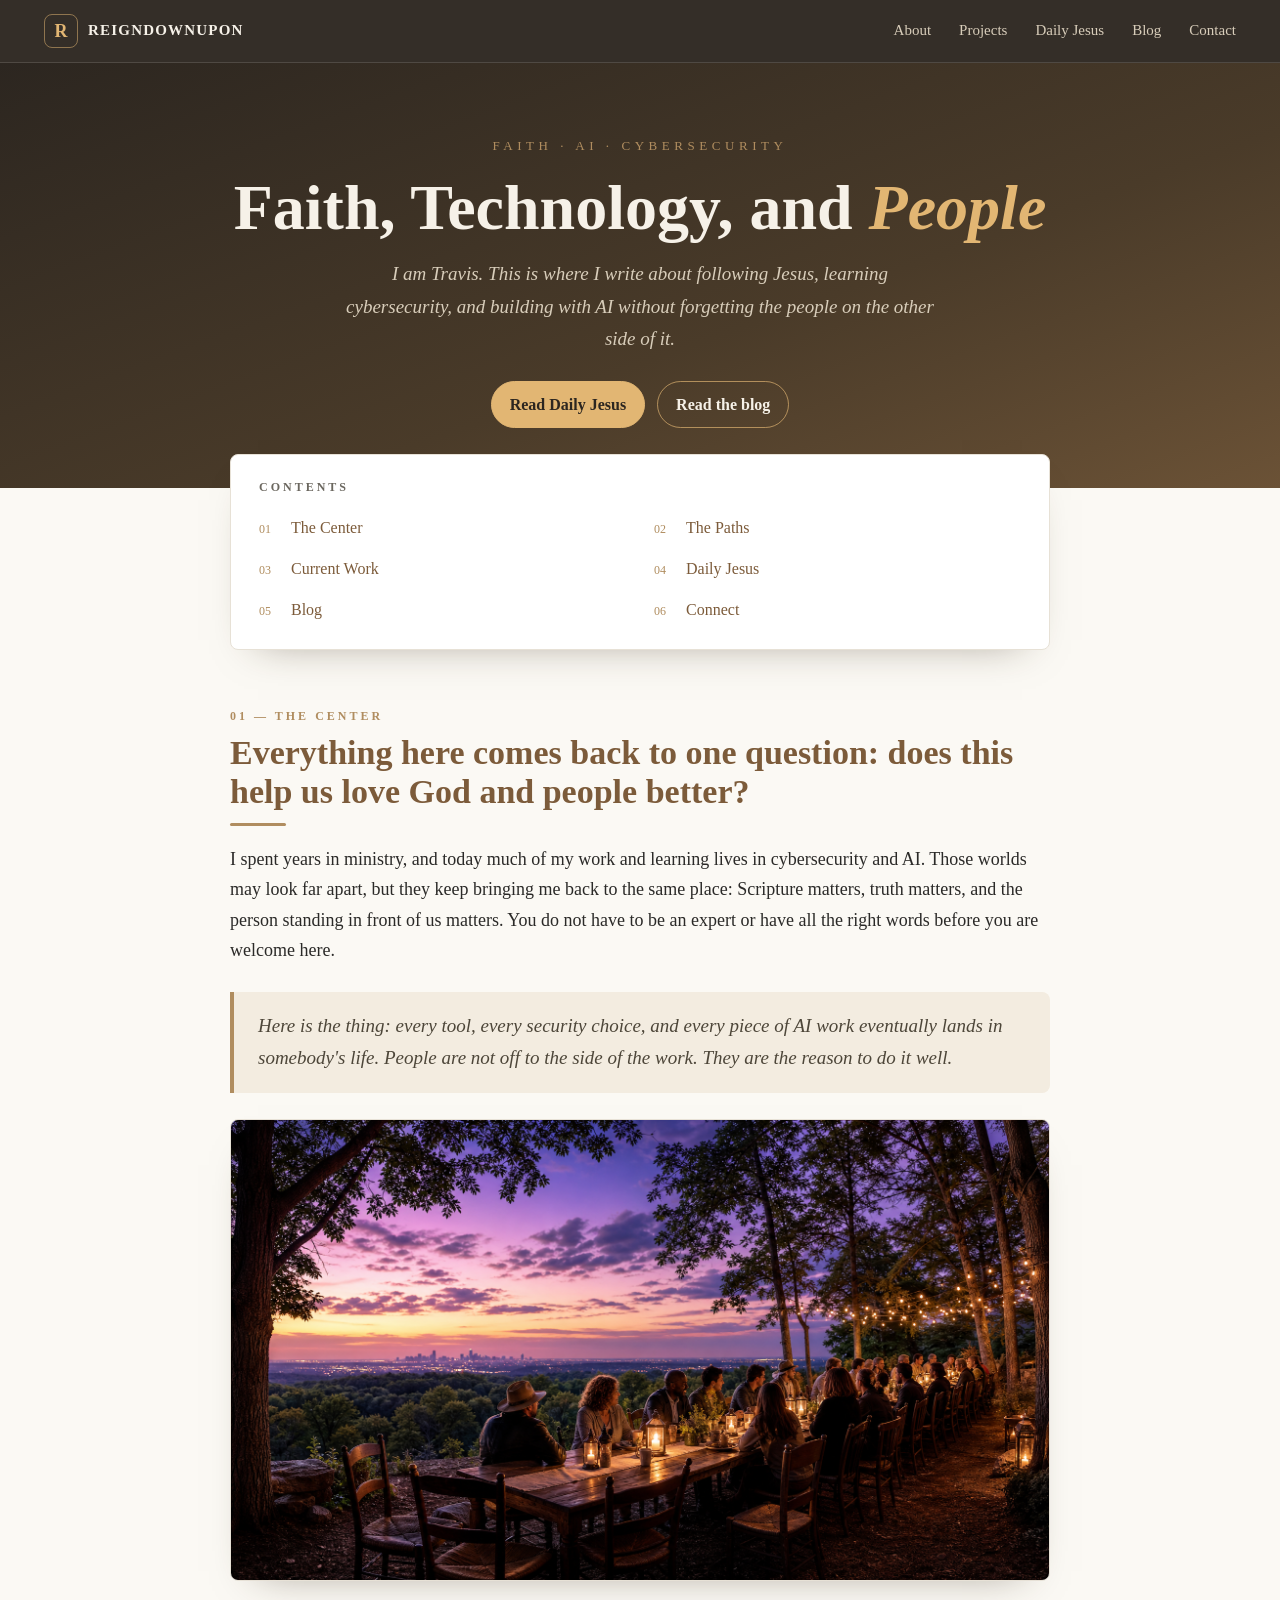
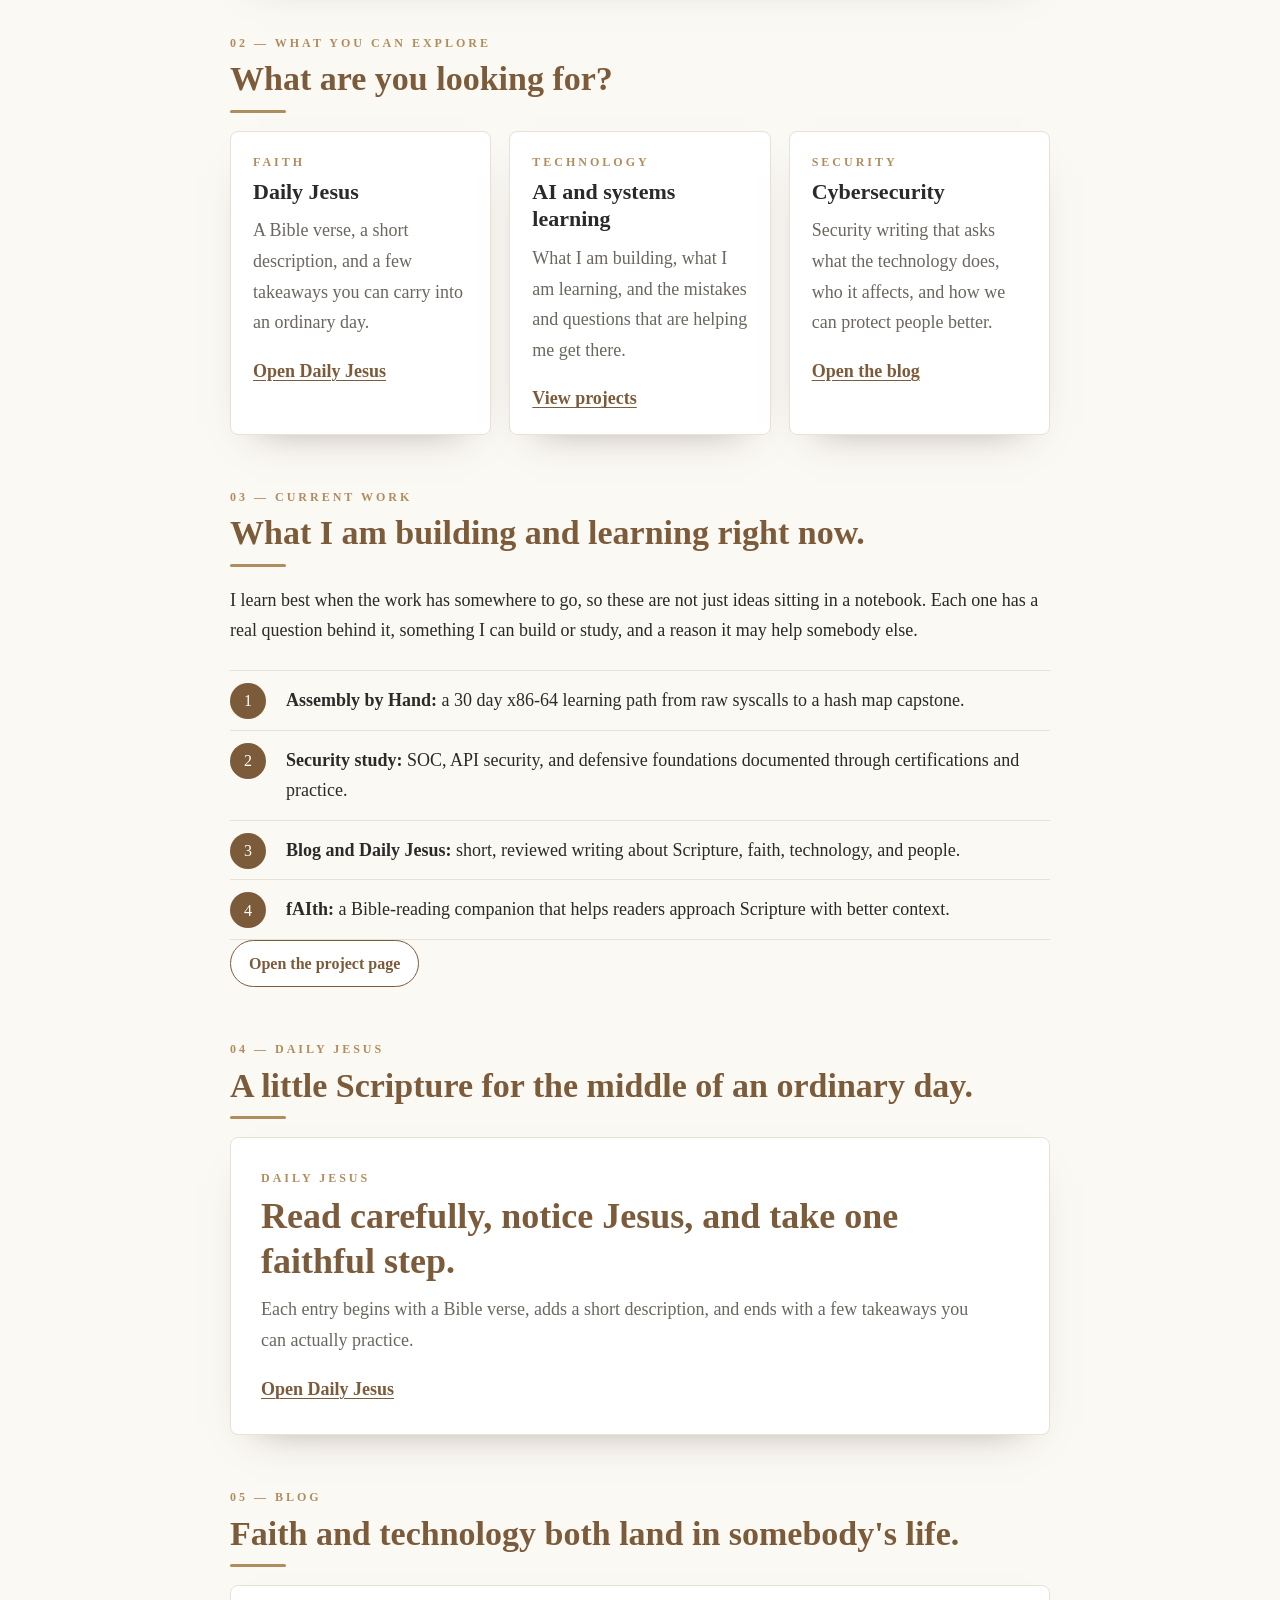
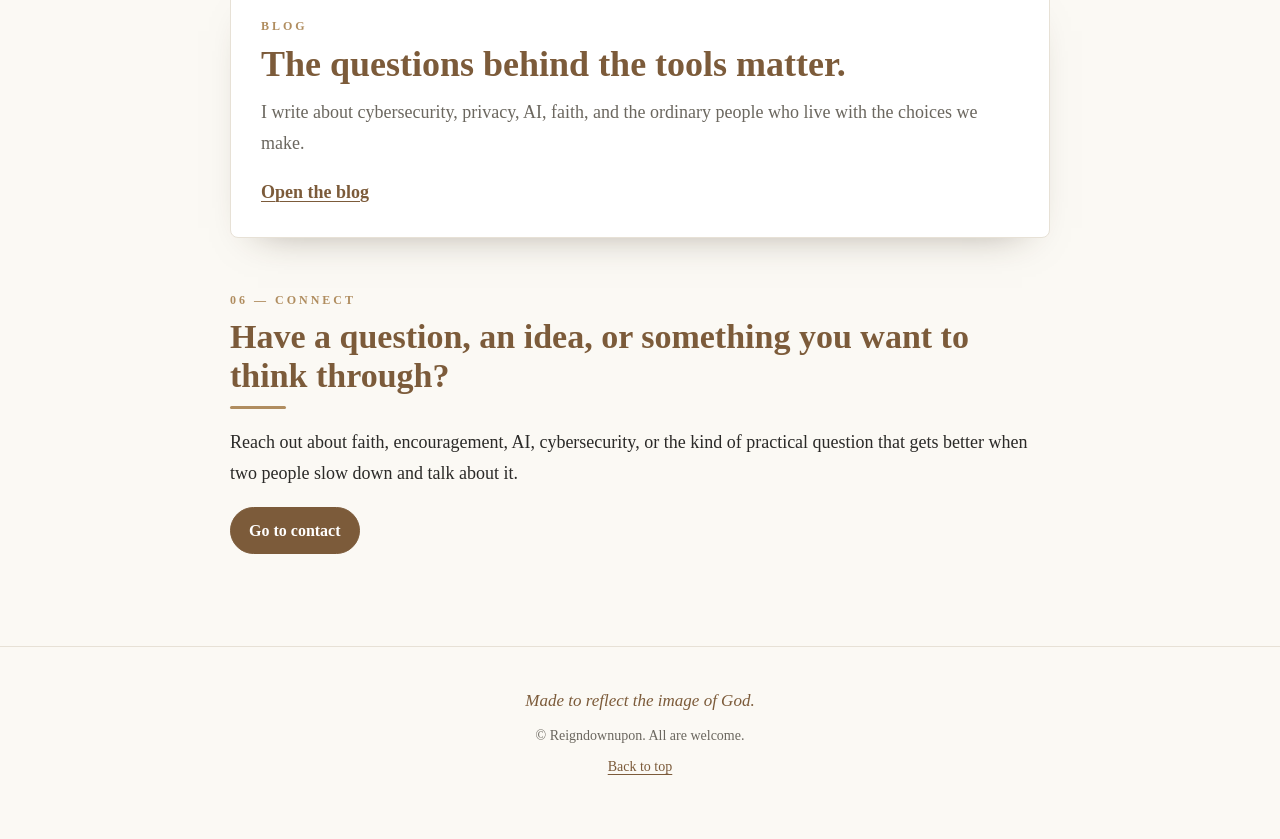
==== index.html @ b012c7ee "Add purple shield favicon" ====
<!doctype html>
<html lang="en">
  <head>
    <meta charset="utf-8">
    <meta name="viewport" content="width=device-width, initial-scale=1">
    <meta
      name="description"
      content="Reigndownupon is Travis Lodes's home for writing about following Jesus, learning cybersecurity, and building with AI while keeping real people in view."
    >
    <title>Reigndownupon | Faith, Technology, and People</title>
    <link rel="stylesheet" href="/styles.css?v=20260726">
    <link rel="icon" href="/favicon.svg?v=1" type="image/svg+xml">
  </head>
  <body>
    <header class="site-header">
      <a class="brand" href="/" aria-label="Reigndownupon home">
        <span class="brand-mark">R</span>
        <span>Reigndownupon</span>
      </a>

      <nav class="nav-links" aria-label="Main navigation">
        <a href="/about/">About</a>
        <a href="/projects/">Projects</a>
        <a href="/dailyjesus/">Daily Jesus</a>
        <a href="/blog/">Blog</a>
        <a href="/contact/">Contact</a>
      </nav>
    </header>

    <section class="hero" id="top">
      <div class="mark">Faith &middot; AI &middot; Cybersecurity</div>
      <h1>Faith, Technology, and <span class="warm">People</span></h1>
      <p class="tag">
        I am Travis. This is where I write about following Jesus, learning cybersecurity, and building with AI
        without forgetting the people on the other side of it.
      </p>
      <div class="hero-actions">
        <a class="button primary" href="/dailyjesus/">Read Daily Jesus</a>
        <a class="button secondary" href="/blog/">Read the blog</a>
      </div>
    </section>

    <nav class="toc" aria-label="Homepage contents">
      <h2>Contents</h2>
      <ol>
        <li><a href="#center"><span class="n">01</span> The Center</a></li>
        <li><a href="#paths"><span class="n">02</span> The Paths</a></li>
        <li><a href="#work"><span class="n">03</span> Current Work</a></li>
        <li><a href="#daily"><span class="n">04</span> Daily Jesus</a></li>
        <li><a href="#writing"><span class="n">05</span> Blog</a></li>
        <li><a href="#contact"><span class="n">06</span> Connect</a></li>
      </ol>
    </nav>

    <main class="wrap">
      <section id="center">
        <div class="kicker">01 &mdash; The center</div>
        <h2>Everything here comes back to one question: does this help us love God and people better?</h2>
        <p>
          I spent years in ministry, and today much of my work and learning lives in cybersecurity and AI. Those worlds
          may look far apart, but they keep bringing me back to the same place: Scripture matters, truth matters, and
          the person standing in front of us matters. You do not have to be an expert or have all the right words before
          you are welcome here.
        </p>
        <div class="pull">
          Here is the thing: every tool, every security choice, and every piece of AI work eventually lands in
          somebody's life. People are not off to the side of the work. They are the reason to do it well.
        </div>
        <figure class="feature-image">
          <img
            src="/assets/hero-table-skyline.png"
            alt="A long woodland table with people gathered together and room for more"
          >
        </figure>
      </section>

      <section id="paths">
        <div class="kicker">02 &mdash; What you can explore</div>
        <h2>What are you looking for?</h2>
        <div class="path-grid">
          <article class="path-card">
            <div class="card-kicker">Faith</div>
            <h3>Daily Jesus</h3>
            <p>A Bible verse, a short description, and a few takeaways you can carry into an ordinary day.</p>
            <a href="/dailyjesus/">Open Daily Jesus</a>
          </article>

          <article class="path-card">
            <div class="card-kicker">Technology</div>
            <h3>AI and systems learning</h3>
            <p>What I am building, what I am learning, and the mistakes and questions that are helping me get there.</p>
            <a href="/projects/">View projects</a>
          </article>

          <article class="path-card">
            <div class="card-kicker">Security</div>
            <h3>Cybersecurity</h3>
            <p>Security writing that asks what the technology does, who it affects, and how we can protect people better.</p>
            <a href="/blog/">Open the blog</a>
          </article>
        </div>
      </section>

      <section id="work">
        <div class="kicker">03 &mdash; Current work</div>
        <h2>What I am building and learning right now.</h2>
        <p>
          I learn best when the work has somewhere to go, so these are not just ideas sitting in a notebook. Each one
          has a real question behind it, something I can build or study, and a reason it may help somebody else.
        </p>
        <ol class="steps">
          <li><strong>Assembly by Hand:</strong> a 30 day x86-64 learning path from raw syscalls to a hash map capstone.</li>
          <li><strong>Security study:</strong> SOC, API security, and defensive foundations documented through certifications and practice.</li>
          <li><strong>Blog and Daily Jesus:</strong> short, reviewed writing about Scripture, faith, technology, and people.</li>
          <li><strong>fAIth:</strong> a Bible-reading companion that helps readers approach Scripture with better context.</li>
        </ol>
        <p><a class="button secondary" href="/projects/">Open the project page</a></p>
      </section>

      <section id="daily">
        <div class="kicker">04 &mdash; Daily Jesus</div>
        <h2>A little Scripture for the middle of an ordinary day.</h2>
        <div class="holding-card">
          <div class="card-kicker">Daily Jesus</div>
          <h3>Read carefully, notice Jesus, and take one faithful step.</h3>
          <p>
            Each entry begins with a Bible verse, adds a short description, and ends with a few takeaways you can
            actually practice.
          </p>
          <a href="/dailyjesus/">Open Daily Jesus</a>
        </div>
      </section>

      <section id="writing">
        <div class="kicker">05 &mdash; Blog</div>
        <h2>Faith and technology both land in somebody's life.</h2>
        <div class="holding-card">
          <div class="card-kicker">Blog</div>
          <h3>The questions behind the tools matter.</h3>
          <p>I write about cybersecurity, privacy, AI, faith, and the ordinary people who live with the choices we make.</p>
          <a href="/blog/">Open the blog</a>
        </div>
      </section>

      <section id="contact">
        <div class="kicker">06 &mdash; Connect</div>
        <h2>Have a question, an idea, or something you want to think through?</h2>
        <p>
          Reach out about faith, encouragement, AI, cybersecurity, or the kind of practical question that gets better
          when two people slow down and talk about it.
        </p>
        <p><a class="button primary" href="/contact/">Go to contact</a></p>
      </section>
    </main>

    <footer class="site-footer">
      <p class="verse">Made to reflect the image of God.</p>
      <p>&copy; <span id="year"></span> Reigndownupon. All are welcome.</p>
      <a href="#top">Back to top</a>
    </footer>

    <script src="/script.js"></script>
  </body>
</html>
---- styles.css ----
:root {
  color-scheme: light;
  --bg: #fbf9f4;
  --paper: #ffffff;
  --ink: #2b2a28;
  --muted: #6b675f;
  --accent: #7c5b3a;
  --accent-soft: #b08d5f;
  --line: #e7e1d6;
  --highlight: #f3ece0;
  --deep: #2c2620;
  --deep-mid: #4a3b29;
  --deep-warm: #6b5236;
  --good: #eef3ec;
  --good-line: #d3e0cd;
  --caution: #f6ece9;
  --caution-line: #e6cfc8;
  --max: 820px;
  --wide: 1040px;
  --shadow: 0 18px 40px -28px rgba(60, 45, 25, 0.5);
}

* {
  box-sizing: border-box;
}

html {
  scroll-behavior: smooth;
}

body {
  margin: 0;
  background: var(--bg);
  color: var(--ink);
  font-family: "Iowan Old Style", "Palatino Linotype", Palatino, Georgia, serif;
  font-size: 18px;
  line-height: 1.7;
}

img {
  display: block;
  max-width: 100%;
}

a {
  color: var(--accent);
  text-decoration-thickness: 1px;
  text-underline-offset: 0.18em;
}

a:hover {
  color: var(--ink);
}

p,
h1,
h2,
h3,
h4,
ol,
ul,
blockquote {
  margin-top: 0;
}

p {
  margin-bottom: 18px;
}

.site-header {
  position: sticky;
  top: 0;
  z-index: 10;
  display: flex;
  align-items: center;
  justify-content: space-between;
  gap: 20px;
  padding: 14px clamp(18px, 4vw, 44px);
  background: rgba(44, 38, 32, 0.96);
  color: #f6f1e8;
  border-bottom: 1px solid rgba(246, 241, 232, 0.14);
  backdrop-filter: blur(12px);
}

.brand {
  display: inline-flex;
  align-items: center;
  gap: 10px;
  color: #f6f1e8;
  font-size: 15px;
  font-weight: 700;
  letter-spacing: 0.08em;
  text-decoration: none;
  text-transform: uppercase;
}

.brand-mark {
  display: grid;
  width: 34px;
  height: 34px;
  place-items: center;
  border: 1px solid rgba(226, 182, 115, 0.52);
  border-radius: 8px;
  color: #e2b673;
  font-size: 18px;
  letter-spacing: 0;
}

.nav-links {
  display: flex;
  align-items: center;
  gap: clamp(14px, 3vw, 28px);
  color: #d8cdba;
  font-size: 15px;
}

.nav-links a {
  color: inherit;
  text-decoration: none;
}

.nav-links a:hover,
.nav-links a[aria-current="page"] {
  color: #e2b673;
}

.hero,
.section.project-hero {
  background: linear-gradient(160deg, var(--deep) 0%, var(--deep-mid) 60%, var(--deep-warm) 100%);
  color: #f6f1e8;
  margin: 0;
  max-width: none;
  padding: 72px 24px 60px;
  text-align: center;
}

.hero .mark,
.project-hero .eyebrow {
  margin: 0 0 18px;
  color: var(--accent-soft);
  font-size: 13px;
  letter-spacing: 0.35em;
  text-transform: uppercase;
}

.hero h1,
.project-hero h1 {
  margin: 0;
  color: #f6f1e8;
  font-size: clamp(46px, 9vw, 64px);
  font-weight: 600;
  letter-spacing: 0;
  line-height: 1.02;
}

.hero h1 .warm,
.project-hero h1 .warm {
  color: #e2b673;
  font-style: italic;
}

.hero p.tag,
.hero-copy {
  max-width: 590px;
  margin: 18px auto 0;
  color: #d8cdba;
  font-size: 19px;
  font-style: italic;
}

.hero-actions {
  display: flex;
  flex-wrap: wrap;
  justify-content: center;
  gap: 12px;
  margin-top: 26px;
}

.button {
  display: inline-flex;
  align-items: center;
  justify-content: center;
  min-height: 44px;
  padding: 9px 18px;
  border: 1px solid var(--accent);
  border-radius: 999px;
  color: var(--accent);
  font: inherit;
  font-size: 16px;
  font-weight: 700;
  text-decoration: none;
  cursor: pointer;
}

.button.primary {
  background: var(--accent);
  color: #ffffff;
}

.button.secondary {
  background: var(--paper);
}

.hero .button.secondary,
.project-hero .button.secondary {
  background: transparent;
  border-color: rgba(226, 182, 115, 0.68);
  color: #f6f1e8;
}

.hero .button.primary,
.project-hero .button.primary {
  border-color: #e2b673;
  background: #e2b673;
  color: #2c2620;
}

.toc {
  position: relative;
  z-index: 2;
  max-width: var(--max);
  margin: -34px auto 0;
  padding: 22px 28px;
  border: 1px solid var(--line);
  border-radius: 8px;
  background: var(--paper);
  box-shadow: var(--shadow);
}

.toc h2 {
  margin: 0 0 12px;
  color: var(--muted);
  font-size: 12px;
  letter-spacing: 0.25em;
  text-transform: uppercase;
}

.toc ol {
  display: grid;
  grid-template-columns: repeat(2, 1fr);
  gap: 6px 28px;
  margin: 0;
  padding: 0;
  list-style: none;
}

.toc a {
  display: flex;
  align-items: baseline;
  gap: 10px;
  padding: 4px 0;
  color: var(--accent);
  font-size: 16px;
  text-decoration: none;
}

.toc a .n {
  flex: none;
  width: 22px;
  color: var(--accent-soft);
  font-size: 12px;
}

main.wrap,
main#top:not(.wrap) {
  padding: 56px 0 40px;
}

.wrap,
.section {
  max-width: var(--max);
  margin-right: auto;
  margin-left: auto;
  padding-right: 24px;
  padding-left: 24px;
}

.wrap > .section {
  padding-right: 0;
  padding-left: 0;
}

section,
.section {
  margin-bottom: 52px;
  scroll-margin-top: 88px;
}

.wide {
  max-width: var(--wide);
}

.kicker,
.eyebrow,
.card-kicker,
.date {
  margin: 0 0 6px;
  color: var(--accent-soft);
  font-size: 12px;
  font-weight: 700;
  letter-spacing: 0.25em;
  text-transform: uppercase;
}

section h2,
.section h2 {
  position: relative;
  margin: 0 0 18px;
  padding-bottom: 14px;
  color: var(--accent);
  font-size: clamp(28px, 6vw, 34px);
  font-weight: 600;
  line-height: 1.16;
}

section h2::after,
.section h2::after {
  content: "";
  position: absolute;
  bottom: 0;
  left: 0;
  width: 56px;
  height: 3px;
  border-radius: 2px;
  background: var(--accent-soft);
}

h3 {
  margin-bottom: 10px;
  color: var(--ink);
  font-size: 22px;
  line-height: 1.25;
}

h4 {
  margin-bottom: 8px;
  color: var(--ink);
  font-size: 18px;
  line-height: 1.25;
}

.section-heading {
  margin-bottom: 26px;
}

.section-heading-row {
  display: flex;
  align-items: flex-end;
  justify-content: space-between;
  gap: 20px;
}

.section-heading-row > div {
  max-width: 620px;
}

.pull {
  margin: 26px 0;
  padding: 18px 24px;
  border-left: 4px solid var(--accent-soft);
  border-radius: 0 8px 8px 0;
  background: var(--highlight);
  color: #4d4639;
  font-size: 19px;
  font-style: italic;
}

.example,
.blog-post,
.daily-feature,
.holding-card,
.path-card,
.credential-grid article,
.contact-form,
.contact-card,
.archive-grid article {
  border: 1px solid var(--line);
  border-radius: 8px;
  background: var(--paper);
  box-shadow: var(--shadow);
}

.example {
  margin: 26px 0;
  padding: 26px 28px;
}

.example h3 {
  margin: 0 0 12px;
  color: var(--accent);
  font-size: 15px;
  letter-spacing: 0.15em;
  text-transform: uppercase;
}

.example ul {
  margin: 14px 0 0;
  padding-left: 22px;
}

.example li {
  margin-bottom: 8px;
}

.feature-image {
  overflow: hidden;
  margin: 26px 0;
  border: 1px solid var(--line);
  border-radius: 8px;
  background: var(--paper);
  box-shadow: var(--shadow);
}

.feature-image img {
  width: 100%;
  aspect-ratio: 16 / 9;
  object-fit: cover;
}

.feature-image figcaption {
  padding: 12px 16px 14px;
  color: var(--muted);
  font-size: 15px;
  line-height: 1.45;
}

.feature-grid,
.path-grid,
.article-grid,
.archive-grid,
.credential-grid {
  display: grid;
  grid-template-columns: repeat(2, minmax(0, 1fr));
  gap: 18px;
}

.path-grid {
  grid-template-columns: repeat(3, minmax(0, 1fr));
}

.path-card,
.archive-grid article {
  padding: 20px 22px;
}

.holding-card {
  padding: clamp(22px, 4vw, 30px);
}

.holding-card h3 {
  margin-bottom: 10px;
  color: var(--accent);
  font-size: clamp(28px, 5vw, 36px);
  font-weight: 600;
}

.holding-card p {
  max-width: 720px;
  color: var(--muted);
}

.holding-card a {
  font-weight: 700;
}

.path-card p,
.archive-grid p,
.blog-post p,
.daily-feature p,
.contact-card p,
.credential-grid p,
.work-list p {
  color: var(--muted);
}

.path-card a,
.work-list a,
.blog-post a,
.daily-feature a {
  font-weight: 700;
}

.boundary {
  display: grid;
  grid-template-columns: 1fr 1fr;
  gap: 18px;
  margin: 24px 0;
}

.boundary .card {
  padding: 20px 22px;
  border: 1px solid var(--line);
  border-radius: 8px;
}

.boundary .is {
  border-color: var(--good-line);
  background: var(--good);
}

.boundary .isnt {
  border-color: var(--caution-line);
  background: var(--caution);
}

.boundary h4 {
  margin: 0 0 10px;
  font-size: 13px;
  letter-spacing: 0.12em;
  text-transform: uppercase;
}

.boundary .is h4 {
  color: #4a6b41;
}

.boundary .isnt h4 {
  color: #9a4f3f;
}

.boundary ul {
  margin: 0;
  padding-left: 20px;
}

.boundary li {
  margin-bottom: 6px;
  font-size: 16px;
}

.steps {
  counter-reset: step;
  margin: 24px 0 0;
  padding: 0;
  list-style: none;
}

.steps li {
  position: relative;
  counter-increment: step;
  padding: 14px 0 14px 56px;
  border-top: 1px solid var(--line);
}

.steps li:last-child {
  border-bottom: 1px solid var(--line);
}

.steps li::before {
  content: counter(step);
  position: absolute;
  top: 12px;
  left: 0;
  display: flex;
  width: 36px;
  height: 36px;
  align-items: center;
  justify-content: center;
  border-radius: 50%;
  background: var(--accent);
  color: #ffffff;
  font-size: 16px;
}

.work-list,
.article-list,
.lesson-grid {
  display: grid;
  gap: 18px;
}

.work-list article {
  display: grid;
  grid-template-columns: 52px minmax(0, 1fr);
  gap: 18px;
  padding: 20px 0;
  border-top: 1px solid var(--line);
}

.work-list article:last-child {
  border-bottom: 1px solid var(--line);
}

.work-list span {
  color: var(--accent-soft);
  font-size: 26px;
  font-weight: 700;
  line-height: 1;
}

.blog-post,
.daily-feature {
  padding: clamp(22px, 4vw, 30px);
}

.blog-post h3,
.daily-feature h3 {
  color: var(--accent);
  font-size: clamp(28px, 5vw, 36px);
  font-weight: 600;
}

.article-source {
  color: var(--ink);
  font-weight: 700;
}

.blog-post ul {
  margin-top: 0;
  padding-left: 24px;
}

.daily-feature blockquote {
  margin: 0 0 18px;
  padding: 18px 24px;
  border-left: 4px solid var(--accent-soft);
  border-radius: 0 8px 8px 0;
  background: var(--highlight);
  color: #4d4639;
  font-size: 19px;
  font-style: italic;
}

.daily-feature blockquote cite {
  display: block;
  margin-top: 10px;
  color: var(--muted);
  font-size: 15px;
  font-style: normal;
  font-weight: 700;
}

.daily-feature ol {
  display: grid;
  gap: 10px;
  margin: 18px 0;
  padding-left: 22px;
  color: var(--ink);
}

.daily-prayer {
  color: var(--accent);
  font-weight: 700;
}

.study-certs {
  margin-top: 34px;
  padding-top: 28px;
  border-top: 1px solid var(--line);
}

.credential-grid {
  grid-template-columns: repeat(2, minmax(0, 1fr));
  margin-top: 20px;
}

.credential-grid article {
  padding: 18px 20px;
}

.credential-grid span {
  display: block;
  margin-bottom: 8px;
  color: var(--accent-soft);
  font-size: 12px;
  font-weight: 700;
  letter-spacing: 0.18em;
  text-transform: uppercase;
}

.contact {
  display: grid;
  grid-template-columns: minmax(0, 0.82fr) minmax(280px, 1fr);
  gap: 28px;
  align-items: start;
}

.contact-form,
.contact-card {
  display: grid;
  gap: 16px;
  padding: 22px;
}

label {
  display: grid;
  gap: 6px;
  color: var(--muted);
  font-size: 16px;
  font-weight: 700;
}

input,
select,
textarea {
  width: 100%;
  border: 1px solid var(--line);
  border-radius: 8px;
  padding: 12px 13px;
  background: #fffdf8;
  color: var(--ink);
  font: inherit;
  font-size: 16px;
}

textarea {
  resize: vertical;
}

.project-summary pre {
  overflow-x: auto;
  padding: 16px;
  border: 1px solid var(--line);
  border-radius: 8px;
  background: var(--paper);
}

.lesson-card {
  overflow: hidden;
  border: 1px solid var(--line);
  border-radius: 8px;
  background: var(--paper);
}

.lesson-card summary {
  display: grid;
  grid-template-columns: 88px minmax(0, 1fr);
  gap: 14px;
  align-items: center;
  padding: 16px 18px;
  cursor: pointer;
  font-weight: 700;
}

.lesson-card summary span {
  color: var(--accent-soft);
}

.lesson-body {
  display: grid;
  gap: 8px;
  padding: 0 18px 18px 120px;
  color: var(--muted);
}

.lesson-body p {
  margin-bottom: 0;
}

code,
pre {
  font-family: ui-monospace, SFMono-Regular, Menlo, Consolas, monospace;
  font-size: 0.92em;
}

.site-footer {
  padding: 40px 24px 60px;
  border-top: 1px solid var(--line);
  color: var(--muted);
  font-size: 14px;
  text-align: center;
}

.site-footer p {
  margin-bottom: 8px;
}

.site-footer .verse {
  color: var(--accent);
  font-size: 17px;
  font-style: italic;
}

@media (max-width: 860px) {
  .site-header {
    align-items: flex-start;
    flex-direction: column;
  }

  .nav-links {
    width: 100%;
    overflow-x: auto;
    padding-bottom: 2px;
  }

  .path-grid,
  .feature-grid,
  .archive-grid,
  .credential-grid,
  .boundary,
  .contact {
    grid-template-columns: 1fr;
  }

  .section-heading-row {
    align-items: flex-start;
    flex-direction: column;
  }
}

@media (max-width: 640px) {
  body {
    font-size: 17px;
  }

  .hero,
  .section.project-hero {
    padding: 58px 20px 52px;
  }

  .toc {
    width: calc(100% - 32px);
    padding: 20px;
  }

  .toc ol {
    grid-template-columns: 1fr;
  }

  .wrap,
  .section {
    padding-right: 20px;
    padding-left: 20px;
  }

  main.wrap {
    padding-right: 20px;
    padding-left: 20px;
  }

  .work-list article,
  .lesson-card summary {
    grid-template-columns: 1fr;
  }

  .lesson-body {
    padding-left: 18px;
  }
}
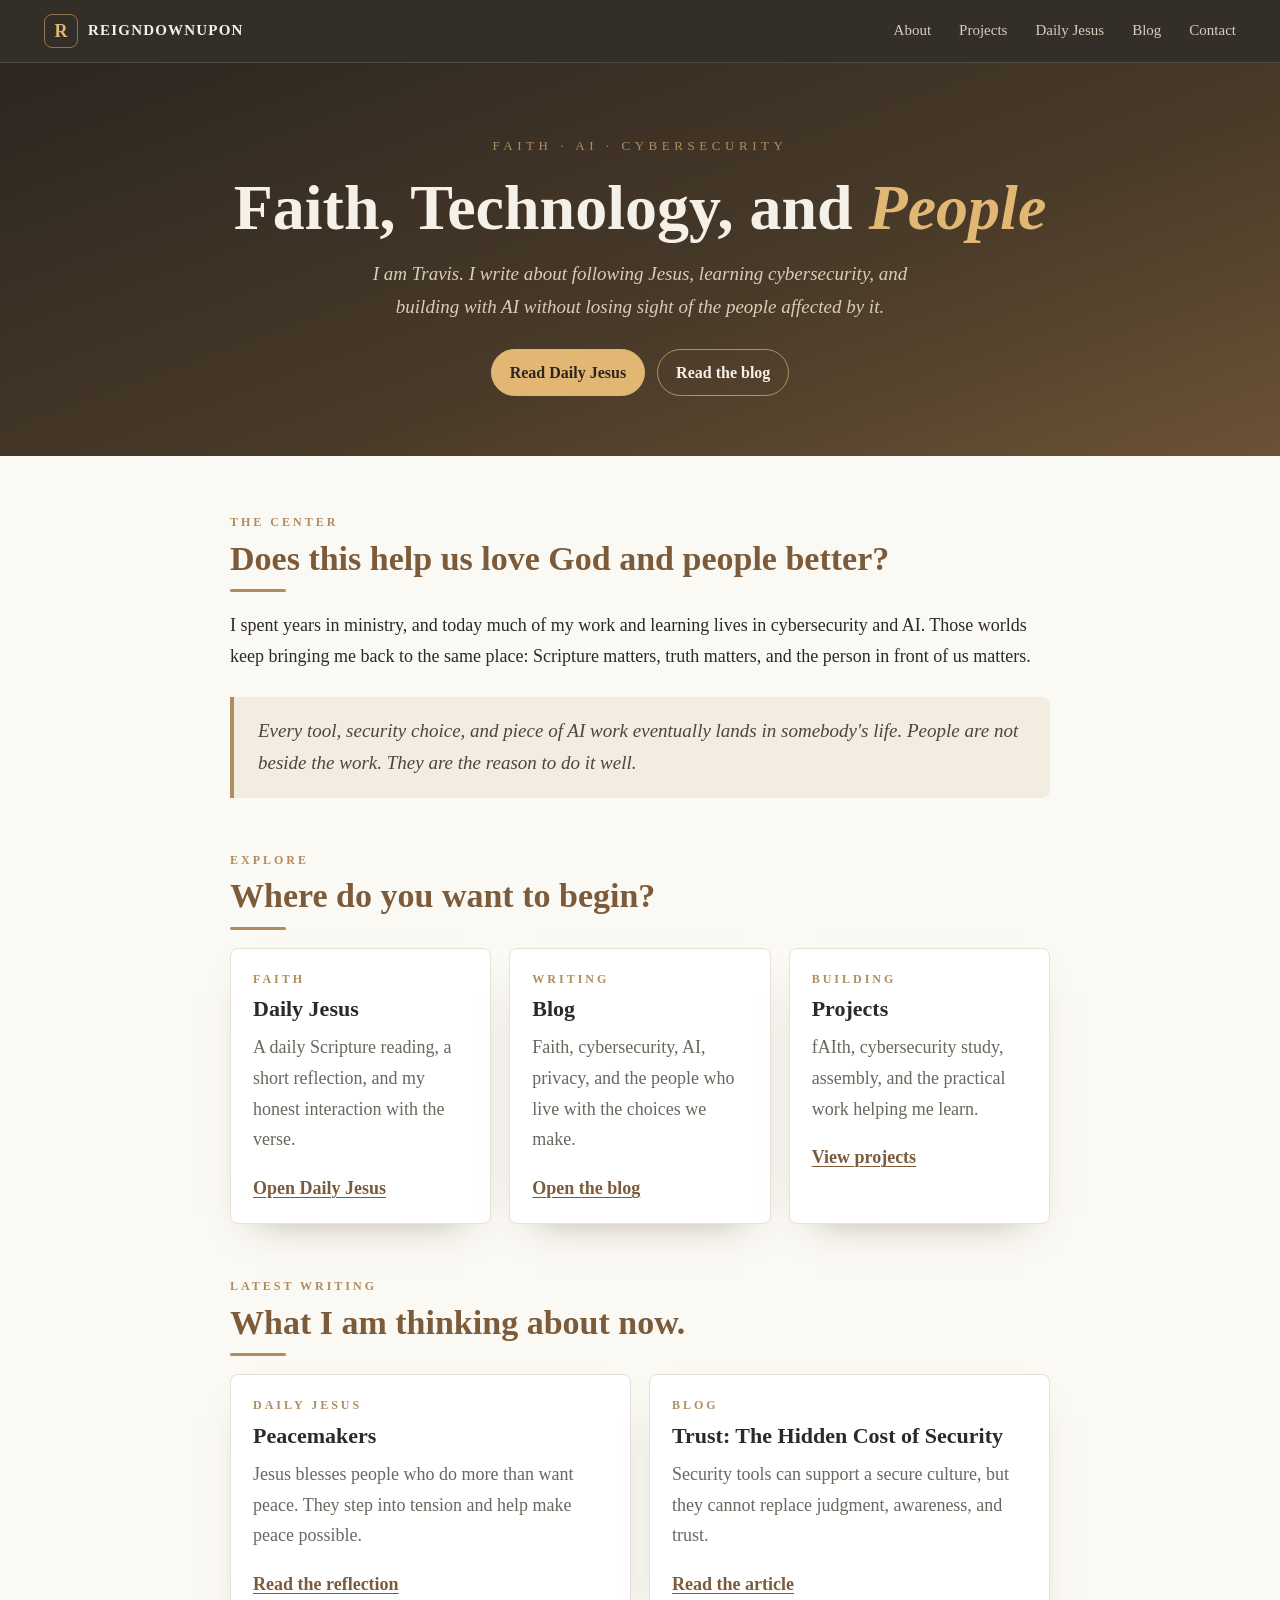
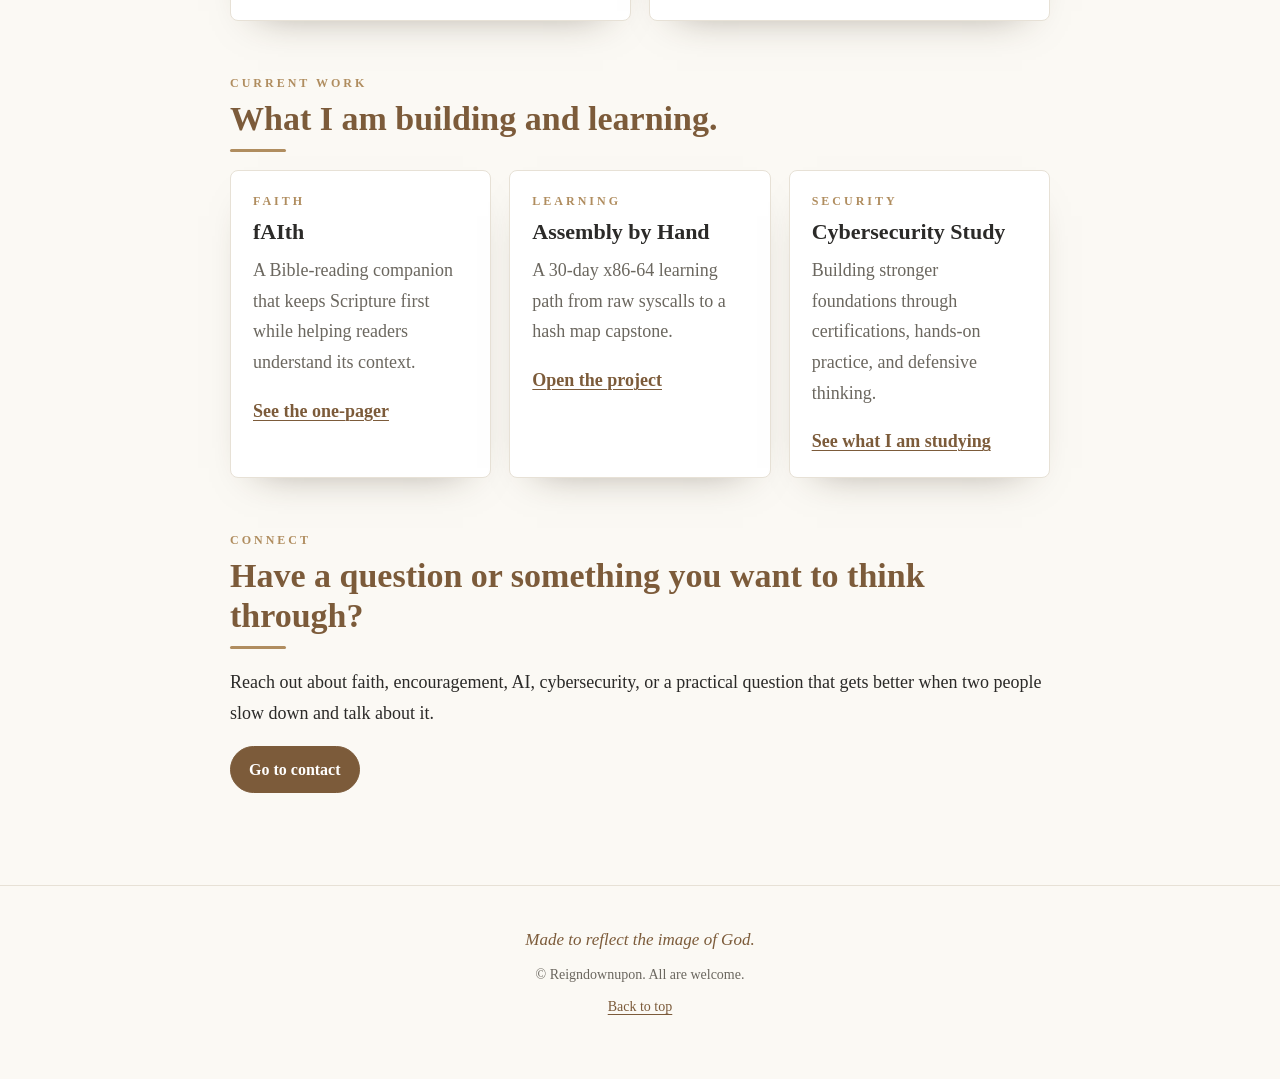
==== commit 55ff159c: "Clean up homepage structure" ====
--- a/index.html
+++ b/index.html
@@ -31,8 +31,8 @@
       <div class="mark">Faith &middot; AI &middot; Cybersecurity</div>
       <h1>Faith, Technology, and <span class="warm">People</span></h1>
       <p class="tag">
-        I am Travis. This is where I write about following Jesus, learning cybersecurity, and building with AI
-        without forgetting the people on the other side of it.
+        I am Travis. I write about following Jesus, learning cybersecurity, and building with AI without losing sight
+        of the people affected by it.
       </p>
       <div class="hero-actions">
         <a class="button primary" href="/dailyjesus/">Read Daily Jesus</a>
@@ -40,114 +40,103 @@
       </div>
     </section>
 
-    <nav class="toc" aria-label="Homepage contents">
-      <h2>Contents</h2>
-      <ol>
-        <li><a href="#center"><span class="n">01</span> The Center</a></li>
-        <li><a href="#paths"><span class="n">02</span> The Paths</a></li>
-        <li><a href="#work"><span class="n">03</span> Current Work</a></li>
-        <li><a href="#daily"><span class="n">04</span> Daily Jesus</a></li>
-        <li><a href="#writing"><span class="n">05</span> Blog</a></li>
-        <li><a href="#contact"><span class="n">06</span> Connect</a></li>
-      </ol>
-    </nav>
-
     <main class="wrap">
       <section id="center">
-        <div class="kicker">01 &mdash; The center</div>
-        <h2>Everything here comes back to one question: does this help us love God and people better?</h2>
+        <div class="kicker">The center</div>
+        <h2>Does this help us love God and people better?</h2>
         <p>
           I spent years in ministry, and today much of my work and learning lives in cybersecurity and AI. Those worlds
-          may look far apart, but they keep bringing me back to the same place: Scripture matters, truth matters, and
-          the person standing in front of us matters. You do not have to be an expert or have all the right words before
-          you are welcome here.
+          keep bringing me back to the same place: Scripture matters, truth matters, and the person in front of us
+          matters.
         </p>
         <div class="pull">
-          Here is the thing: every tool, every security choice, and every piece of AI work eventually lands in
-          somebody's life. People are not off to the side of the work. They are the reason to do it well.
+          Every tool, security choice, and piece of AI work eventually lands in somebody's life. People are not beside
+          the work. They are the reason to do it well.
         </div>
-        <figure class="feature-image">
-          <img
-            src="/assets/hero-table-skyline.png"
-            alt="A long woodland table with people gathered together and room for more"
-          >
-        </figure>
       </section>
 
       <section id="paths">
-        <div class="kicker">02 &mdash; What you can explore</div>
-        <h2>What are you looking for?</h2>
+        <div class="kicker">Explore</div>
+        <h2>Where do you want to begin?</h2>
         <div class="path-grid">
           <article class="path-card">
             <div class="card-kicker">Faith</div>
             <h3>Daily Jesus</h3>
-            <p>A Bible verse, a short description, and a few takeaways you can carry into an ordinary day.</p>
+            <p>A daily Scripture reading, a short reflection, and my honest interaction with the verse.</p>
             <a href="/dailyjesus/">Open Daily Jesus</a>
           </article>
 
           <article class="path-card">
-            <div class="card-kicker">Technology</div>
-            <h3>AI and systems learning</h3>
-            <p>What I am building, what I am learning, and the mistakes and questions that are helping me get there.</p>
-            <a href="/projects/">View projects</a>
+            <div class="card-kicker">Writing</div>
+            <h3>Blog</h3>
+            <p>Faith, cybersecurity, AI, privacy, and the people who live with the choices we make.</p>
+            <a href="/blog/">Open the blog</a>
           </article>
 
           <article class="path-card">
-            <div class="card-kicker">Security</div>
-            <h3>Cybersecurity</h3>
-            <p>Security writing that asks what the technology does, who it affects, and how we can protect people better.</p>
-            <a href="/blog/">Open the blog</a>
+            <div class="card-kicker">Building</div>
+            <h3>Projects</h3>
+            <p>fAIth, cybersecurity study, assembly, and the practical work helping me learn.</p>
+            <a href="/projects/">View projects</a>
+          </article>
+        </div>
+      </section>
+
+      <section id="latest">
+        <div class="kicker">Latest writing</div>
+        <h2>What I am thinking about now.</h2>
+        <div class="feature-grid">
+          <article class="path-card">
+            <div class="card-kicker">Daily Jesus</div>
+            <h3>Peacemakers</h3>
+            <p>
+              Jesus blesses people who do more than want peace. They step into tension and help make peace possible.
+            </p>
+            <a href="/dailyjesus/#peacemakers">Read the reflection</a>
+          </article>
+
+          <article class="path-card">
+            <div class="card-kicker">Blog</div>
+            <h3>Trust: The Hidden Cost of Security</h3>
+            <p>Security tools can support a secure culture, but they cannot replace judgment, awareness, and trust.</p>
+            <a href="/blog/#trust-hidden-cost">Read the article</a>
           </article>
         </div>
       </section>
 
       <section id="work">
-        <div class="kicker">03 &mdash; Current work</div>
-        <h2>What I am building and learning right now.</h2>
-        <p>
-          I learn best when the work has somewhere to go, so these are not just ideas sitting in a notebook. Each one
-          has a real question behind it, something I can build or study, and a reason it may help somebody else.
-        </p>
-        <ol class="steps">
-          <li><strong>Assembly by Hand:</strong> a 30 day x86-64 learning path from raw syscalls to a hash map capstone.</li>
-          <li><strong>Security study:</strong> SOC, API security, and defensive foundations documented through certifications and practice.</li>
-          <li><strong>Blog and Daily Jesus:</strong> short, reviewed writing about Scripture, faith, technology, and people.</li>
-          <li><strong>fAIth:</strong> a Bible-reading companion that helps readers approach Scripture with better context.</li>
-        </ol>
-        <p><a class="button secondary" href="/projects/">Open the project page</a></p>
-      </section>
+        <div class="kicker">Current work</div>
+        <h2>What I am building and learning.</h2>
+        <div class="path-grid">
+          <article class="path-card">
+            <div class="card-kicker">Faith</div>
+            <h3>fAIth</h3>
+            <p>A Bible-reading companion that keeps Scripture first while helping readers understand its context.</p>
+            <a href="/projects/faith/">See the one-pager</a>
+          </article>
 
-      <section id="daily">
-        <div class="kicker">04 &mdash; Daily Jesus</div>
-        <h2>A little Scripture for the middle of an ordinary day.</h2>
-        <div class="holding-card">
-          <div class="card-kicker">Daily Jesus</div>
-          <h3>Read carefully, notice Jesus, and take one faithful step.</h3>
-          <p>
-            Each entry begins with a Bible verse, adds a short description, and ends with a few takeaways you can
-            actually practice.
-          </p>
-          <a href="/dailyjesus/">Open Daily Jesus</a>
-        </div>
-      </section>
+          <article class="path-card">
+            <div class="card-kicker">Learning</div>
+            <h3>Assembly by Hand</h3>
+            <p>A 30-day x86-64 learning path from raw syscalls to a hash map capstone.</p>
+            <a href="/assembly-by-hand.html">Open the project</a>
+          </article>
 
-      <section id="writing">
-        <div class="kicker">05 &mdash; Blog</div>
-        <h2>Faith and technology both land in somebody's life.</h2>
-        <div class="holding-card">
-          <div class="card-kicker">Blog</div>
-          <h3>The questions behind the tools matter.</h3>
-          <p>I write about cybersecurity, privacy, AI, faith, and the ordinary people who live with the choices we make.</p>
-          <a href="/blog/">Open the blog</a>
+          <article class="path-card">
+            <div class="card-kicker">Security</div>
+            <h3>Cybersecurity Study</h3>
+            <p>Building stronger foundations through certifications, hands-on practice, and defensive thinking.</p>
+            <a href="/projects/#security">See what I am studying</a>
+          </article>
         </div>
       </section>
 
       <section id="contact">
-        <div class="kicker">06 &mdash; Connect</div>
-        <h2>Have a question, an idea, or something you want to think through?</h2>
+        <div class="kicker">Connect</div>
+        <h2>Have a question or something you want to think through?</h2>
         <p>
-          Reach out about faith, encouragement, AI, cybersecurity, or the kind of practical question that gets better
-          when two people slow down and talk about it.
+          Reach out about faith, encouragement, AI, cybersecurity, or a practical question that gets better when two
+          people slow down and talk about it.
         </p>
         <p><a class="button primary" href="/contact/">Go to contact</a></p>
       </section>
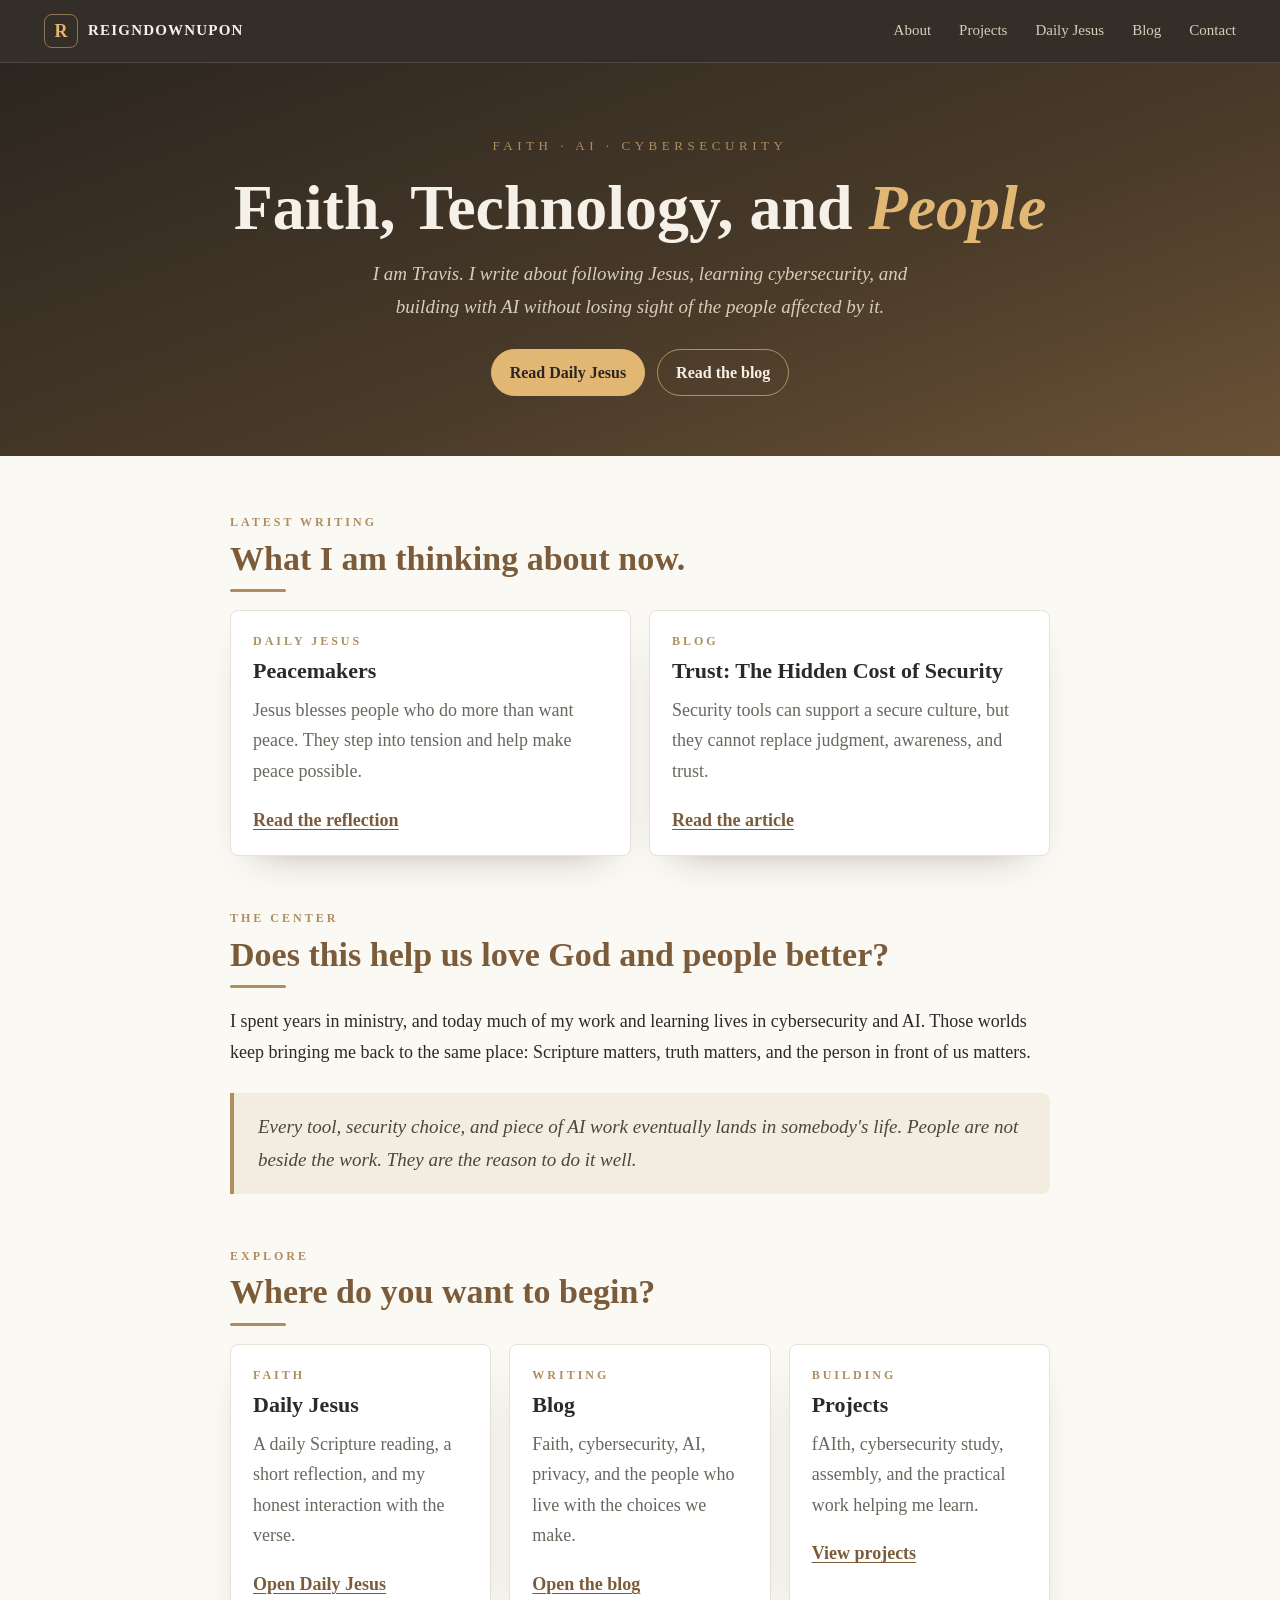
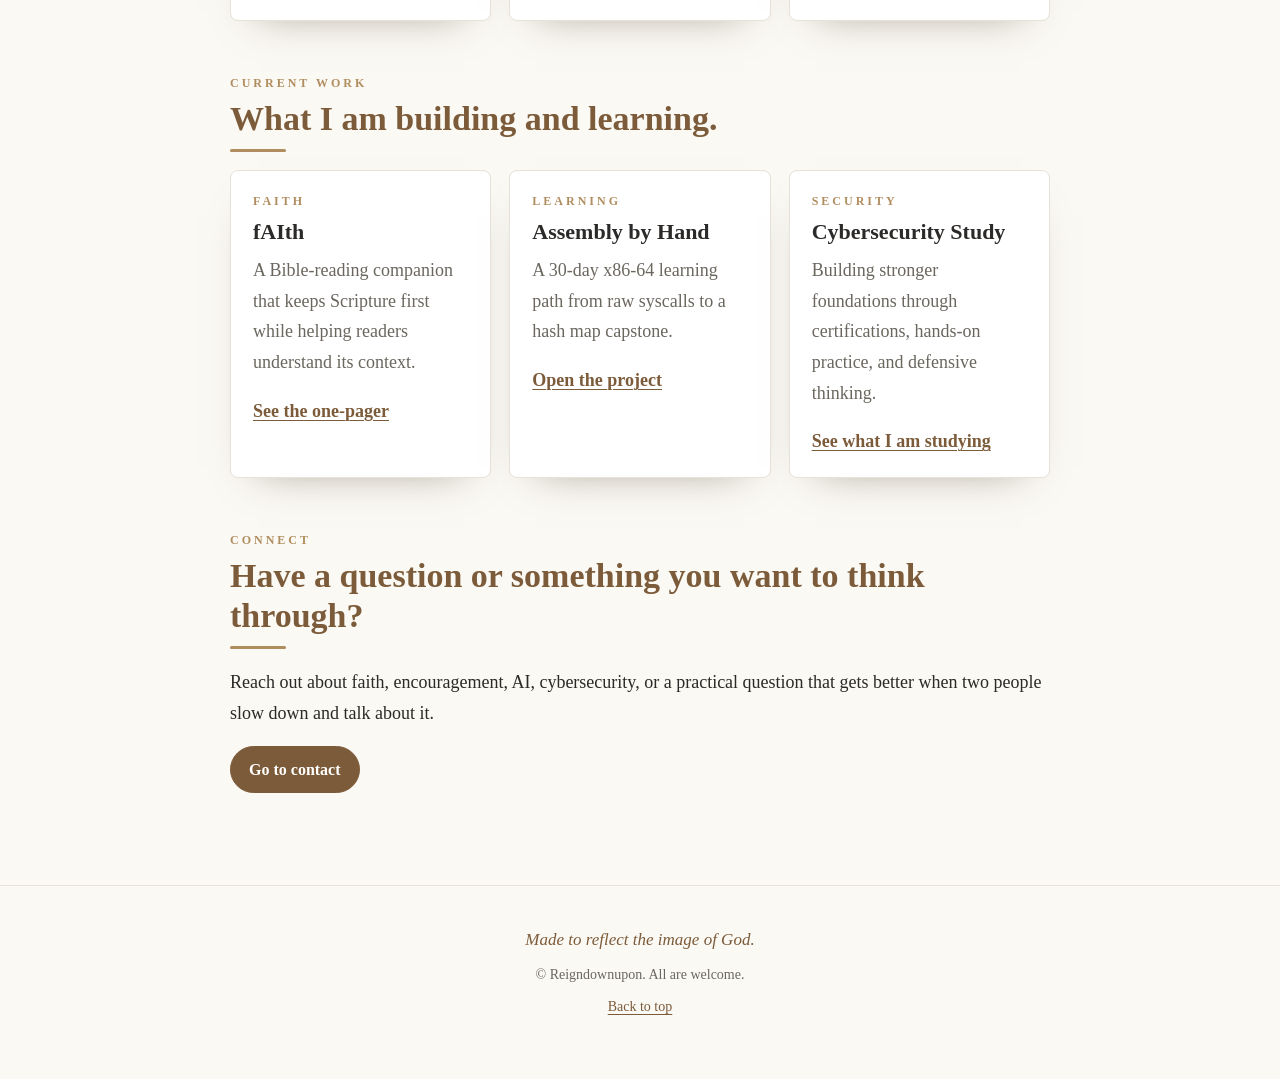
==== commit 2760eba4: "Move latest writing to top" ====
--- a/index.html
+++ b/index.html
@@ -41,6 +41,28 @@
     </section>
 
     <main class="wrap">
+      <section id="latest">
+        <div class="kicker">Latest writing</div>
+        <h2>What I am thinking about now.</h2>
+        <div class="feature-grid">
+          <article class="path-card">
+            <div class="card-kicker">Daily Jesus</div>
+            <h3>Peacemakers</h3>
+            <p>
+              Jesus blesses people who do more than want peace. They step into tension and help make peace possible.
+            </p>
+            <a href="/dailyjesus/#peacemakers">Read the reflection</a>
+          </article>
+
+          <article class="path-card">
+            <div class="card-kicker">Blog</div>
+            <h3>Trust: The Hidden Cost of Security</h3>
+            <p>Security tools can support a secure culture, but they cannot replace judgment, awareness, and trust.</p>
+            <a href="/blog/#trust-hidden-cost">Read the article</a>
+          </article>
+        </div>
+      </section>
+
       <section id="center">
         <div class="kicker">The center</div>
         <h2>Does this help us love God and people better?</h2>
@@ -78,28 +100,6 @@
             <h3>Projects</h3>
             <p>fAIth, cybersecurity study, assembly, and the practical work helping me learn.</p>
             <a href="/projects/">View projects</a>
-          </article>
-        </div>
-      </section>
-
-      <section id="latest">
-        <div class="kicker">Latest writing</div>
-        <h2>What I am thinking about now.</h2>
-        <div class="feature-grid">
-          <article class="path-card">
-            <div class="card-kicker">Daily Jesus</div>
-            <h3>Peacemakers</h3>
-            <p>
-              Jesus blesses people who do more than want peace. They step into tension and help make peace possible.
-            </p>
-            <a href="/dailyjesus/#peacemakers">Read the reflection</a>
-          </article>
-
-          <article class="path-card">
-            <div class="card-kicker">Blog</div>
-            <h3>Trust: The Hidden Cost of Security</h3>
-            <p>Security tools can support a secure culture, but they cannot replace judgment, awareness, and trust.</p>
-            <a href="/blog/#trust-hidden-cost">Read the article</a>
           </article>
         </div>
       </section>
--- a/styles.css
+++ b/styles.css
@@ -777,6 +777,11 @@
     flex-direction: column;
   }
 
+  section,
+  .section {
+    scroll-margin-top: 128px;
+  }
+
   .nav-links {
     width: 100%;
     overflow-x: auto;
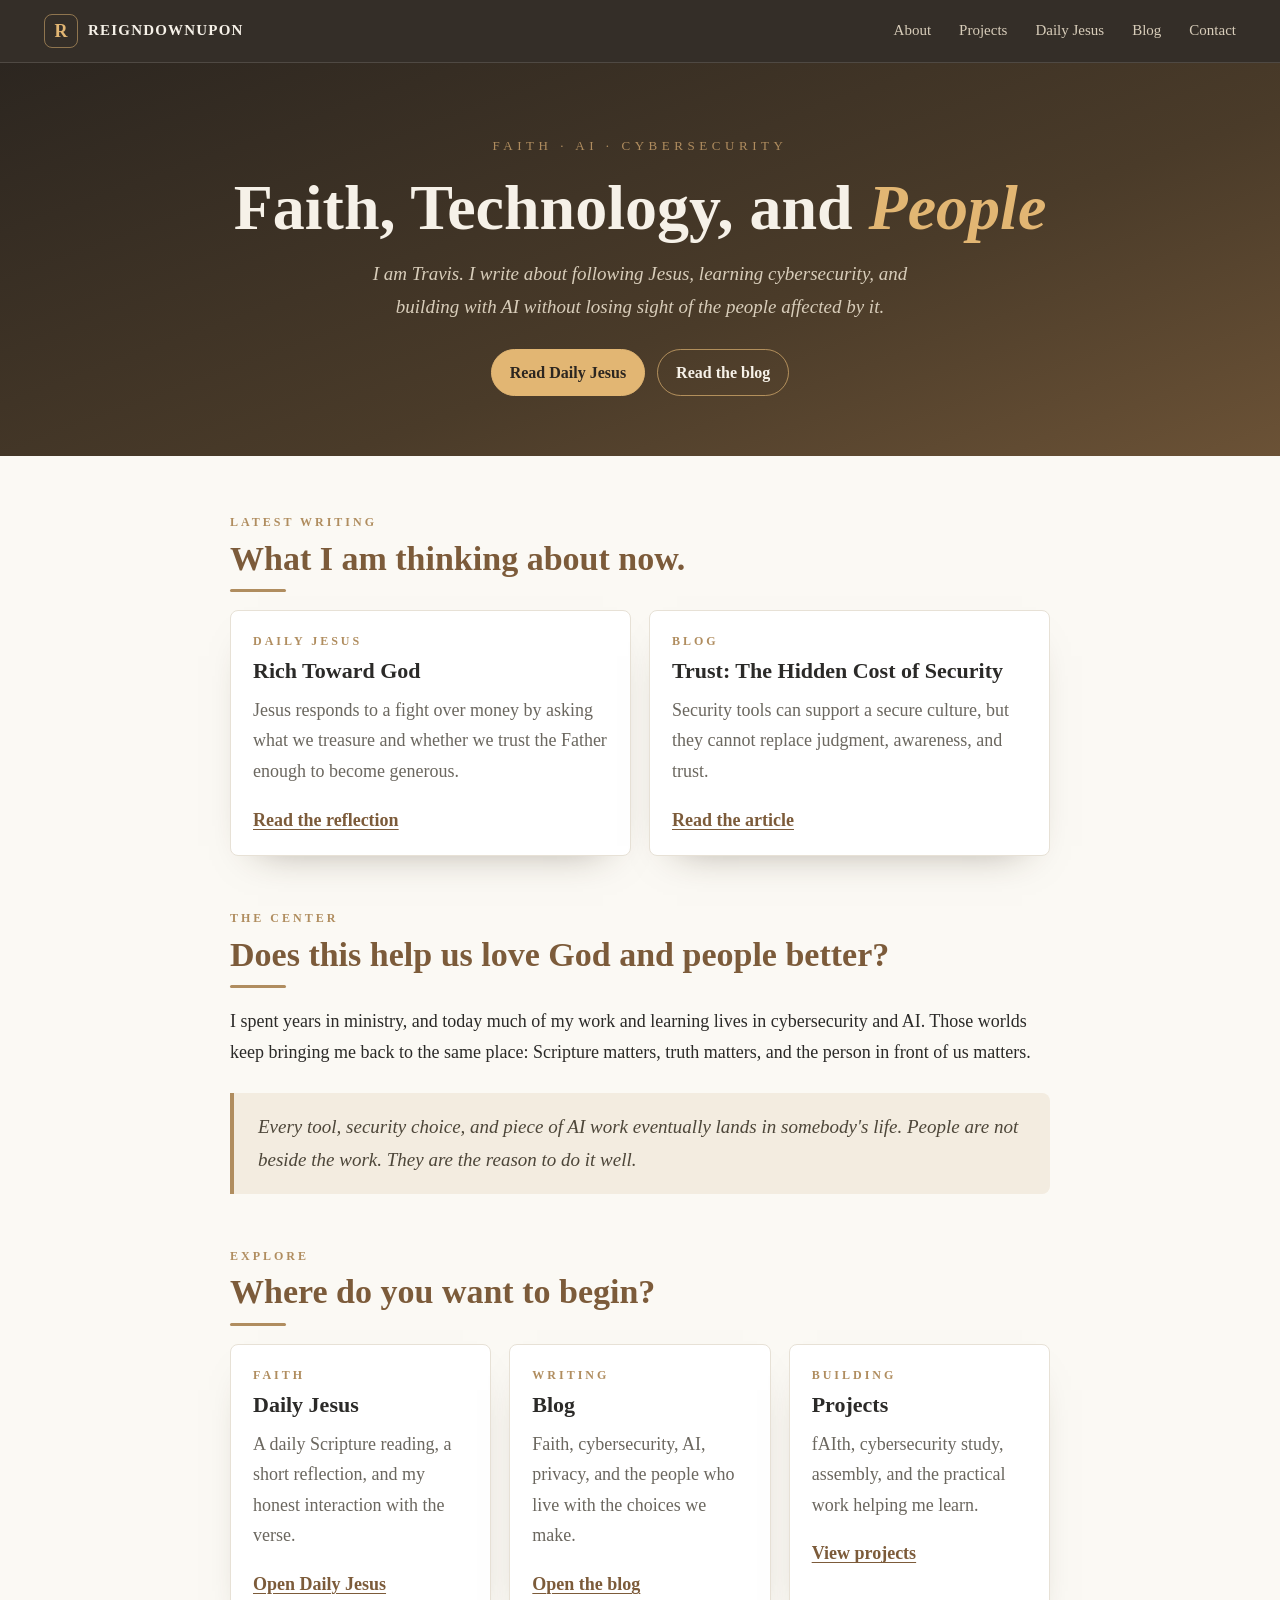
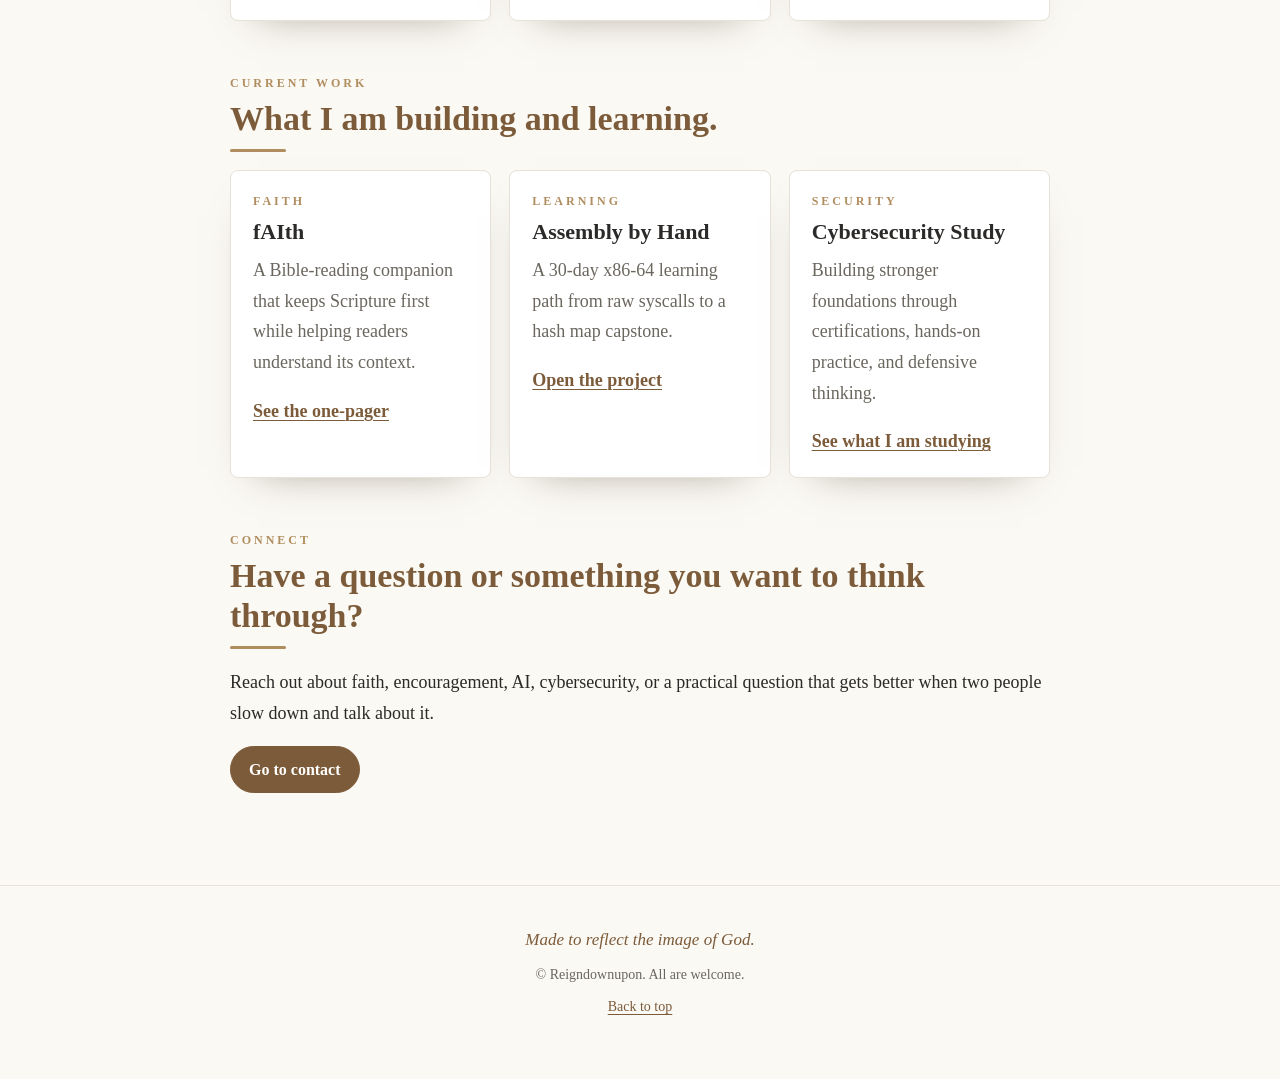
==== commit 2527da47: "Publish Daily Jesus day three" ====
--- a/index.html
+++ b/index.html
@@ -47,11 +47,12 @@
         <div class="feature-grid">
           <article class="path-card">
             <div class="card-kicker">Daily Jesus</div>
-            <h3>Peacemakers</h3>
+            <h3>Rich Toward God</h3>
             <p>
-              Jesus blesses people who do more than want peace. They step into tension and help make peace possible.
+              Jesus responds to a fight over money by asking what we treasure and whether we trust the Father enough
+              to become generous.
             </p>
-            <a href="/dailyjesus/#peacemakers">Read the reflection</a>
+            <a href="/dailyjesus/#rich-toward-god">Read the reflection</a>
           </article>
 
           <article class="path-card">
--- a/styles.css
+++ b/styles.css
@@ -630,6 +630,24 @@
   font-weight: 700;
 }
 
+.daily-feature .scripture-passage {
+  font-style: normal;
+}
+
+.daily-feature .scripture-passage p {
+  color: inherit;
+}
+
+.daily-feature .scripture-passage p:last-of-type {
+  margin-bottom: 0;
+}
+
+.daily-feature .scripture-passage sup {
+  color: var(--accent);
+  font-size: 0.7em;
+  font-weight: 700;
+}
+
 .daily-feature ol {
   display: grid;
   gap: 10px;
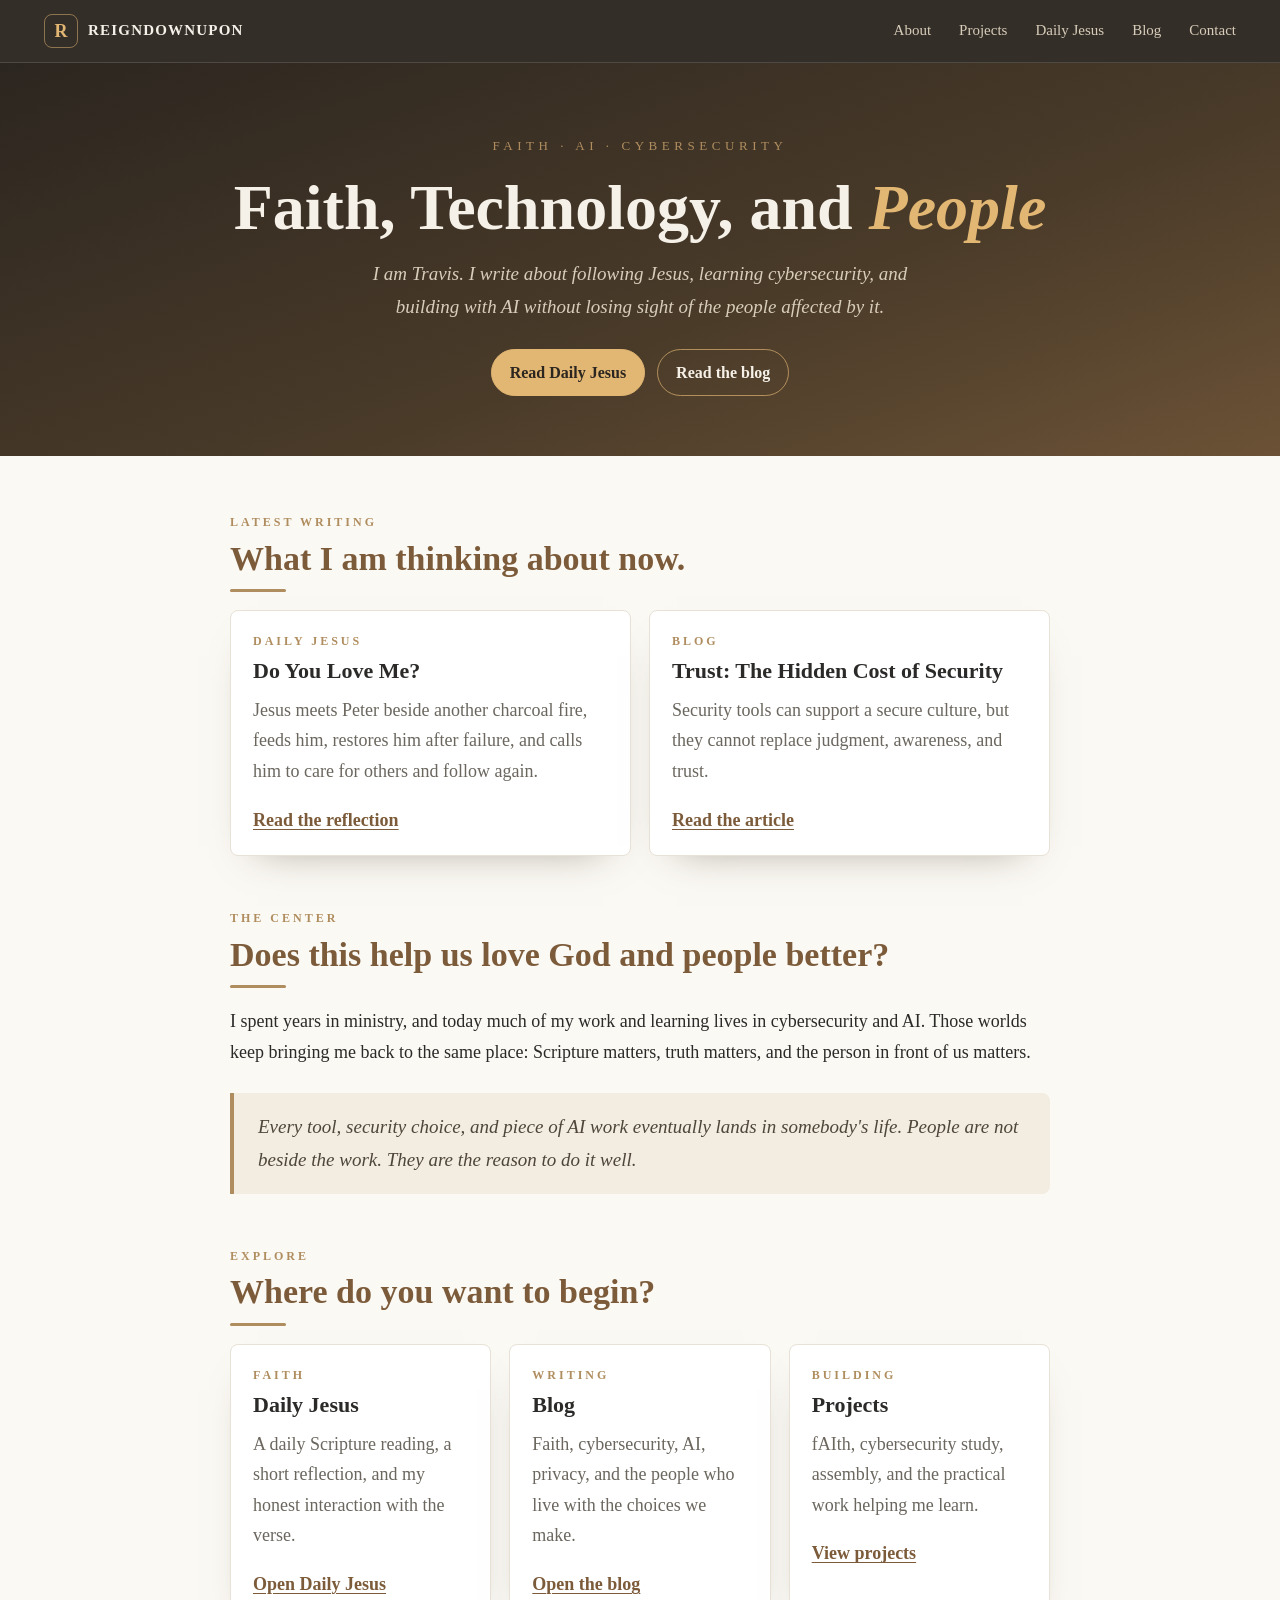
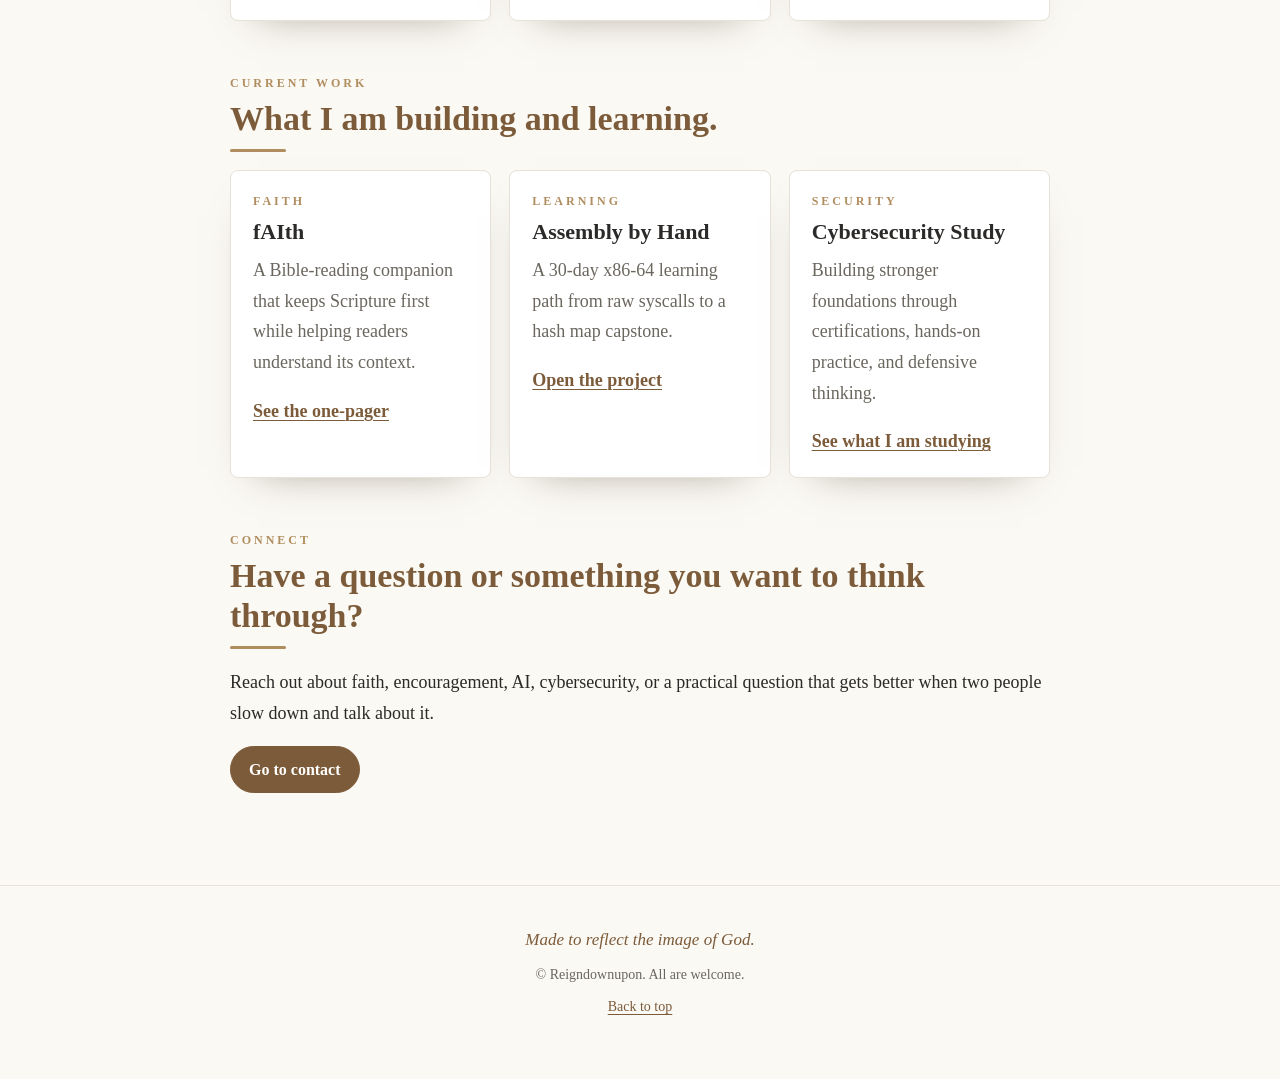
==== commit 26b75dba: "Publish Daily Jesus day four" ====
--- a/index.html
+++ b/index.html
@@ -47,12 +47,12 @@
         <div class="feature-grid">
           <article class="path-card">
             <div class="card-kicker">Daily Jesus</div>
-            <h3>Rich Toward God</h3>
+            <h3>Do You Love Me?</h3>
             <p>
-              Jesus responds to a fight over money by asking what we treasure and whether we trust the Father enough
-              to become generous.
+              Jesus meets Peter beside another charcoal fire, feeds him, restores him after failure, and calls him to
+              care for others and follow again.
             </p>
-            <a href="/dailyjesus/#rich-toward-god">Read the reflection</a>
+            <a href="/dailyjesus/#do-you-love-me">Read the reflection</a>
           </article>
 
           <article class="path-card">
--- a/styles.css
+++ b/styles.css
@@ -235,6 +235,70 @@
   text-transform: uppercase;
 }
 
+.daily-about-intro {
+  position: relative;
+  z-index: 2;
+  max-width: var(--max);
+  margin: -34px auto 0;
+  padding: 26px 28px;
+  border: 1px solid var(--line);
+  border-radius: 8px;
+  background: var(--paper);
+  box-shadow: var(--shadow);
+}
+
+.daily-about-intro p:last-child {
+  margin-bottom: 0;
+}
+
+.daily-about-intro + .toc {
+  margin-top: 18px;
+}
+
+.toc-latest {
+  margin-bottom: 12px;
+}
+
+.toc-list {
+  padding-top: 12px;
+  border-top: 1px solid var(--line);
+}
+
+.toc-list summary {
+  display: inline-flex;
+  min-height: 44px;
+  align-items: center;
+  padding: 8px 16px;
+  border: 1px solid var(--accent);
+  border-radius: 999px;
+  color: var(--accent);
+  font-size: 15px;
+  font-weight: 700;
+  list-style: none;
+  cursor: pointer;
+}
+
+.toc-list summary::-webkit-details-marker {
+  display: none;
+}
+
+.toc-list summary::after {
+  content: "+";
+  margin-left: 8px;
+  font-size: 18px;
+  line-height: 1;
+}
+
+.toc-list[open] summary::after {
+  content: "−";
+}
+
+.toc-list ol {
+  margin-top: 14px;
+  padding-top: 14px;
+  border-top: 1px dashed var(--line);
+}
+
 .toc ol {
   display: grid;
   grid-template-columns: repeat(2, 1fr);
@@ -836,6 +900,11 @@
     padding: 20px;
   }
 
+  .daily-about-intro {
+    width: calc(100% - 32px);
+    padding: 20px;
+  }
+
   .toc ol {
     grid-template-columns: 1fr;
   }
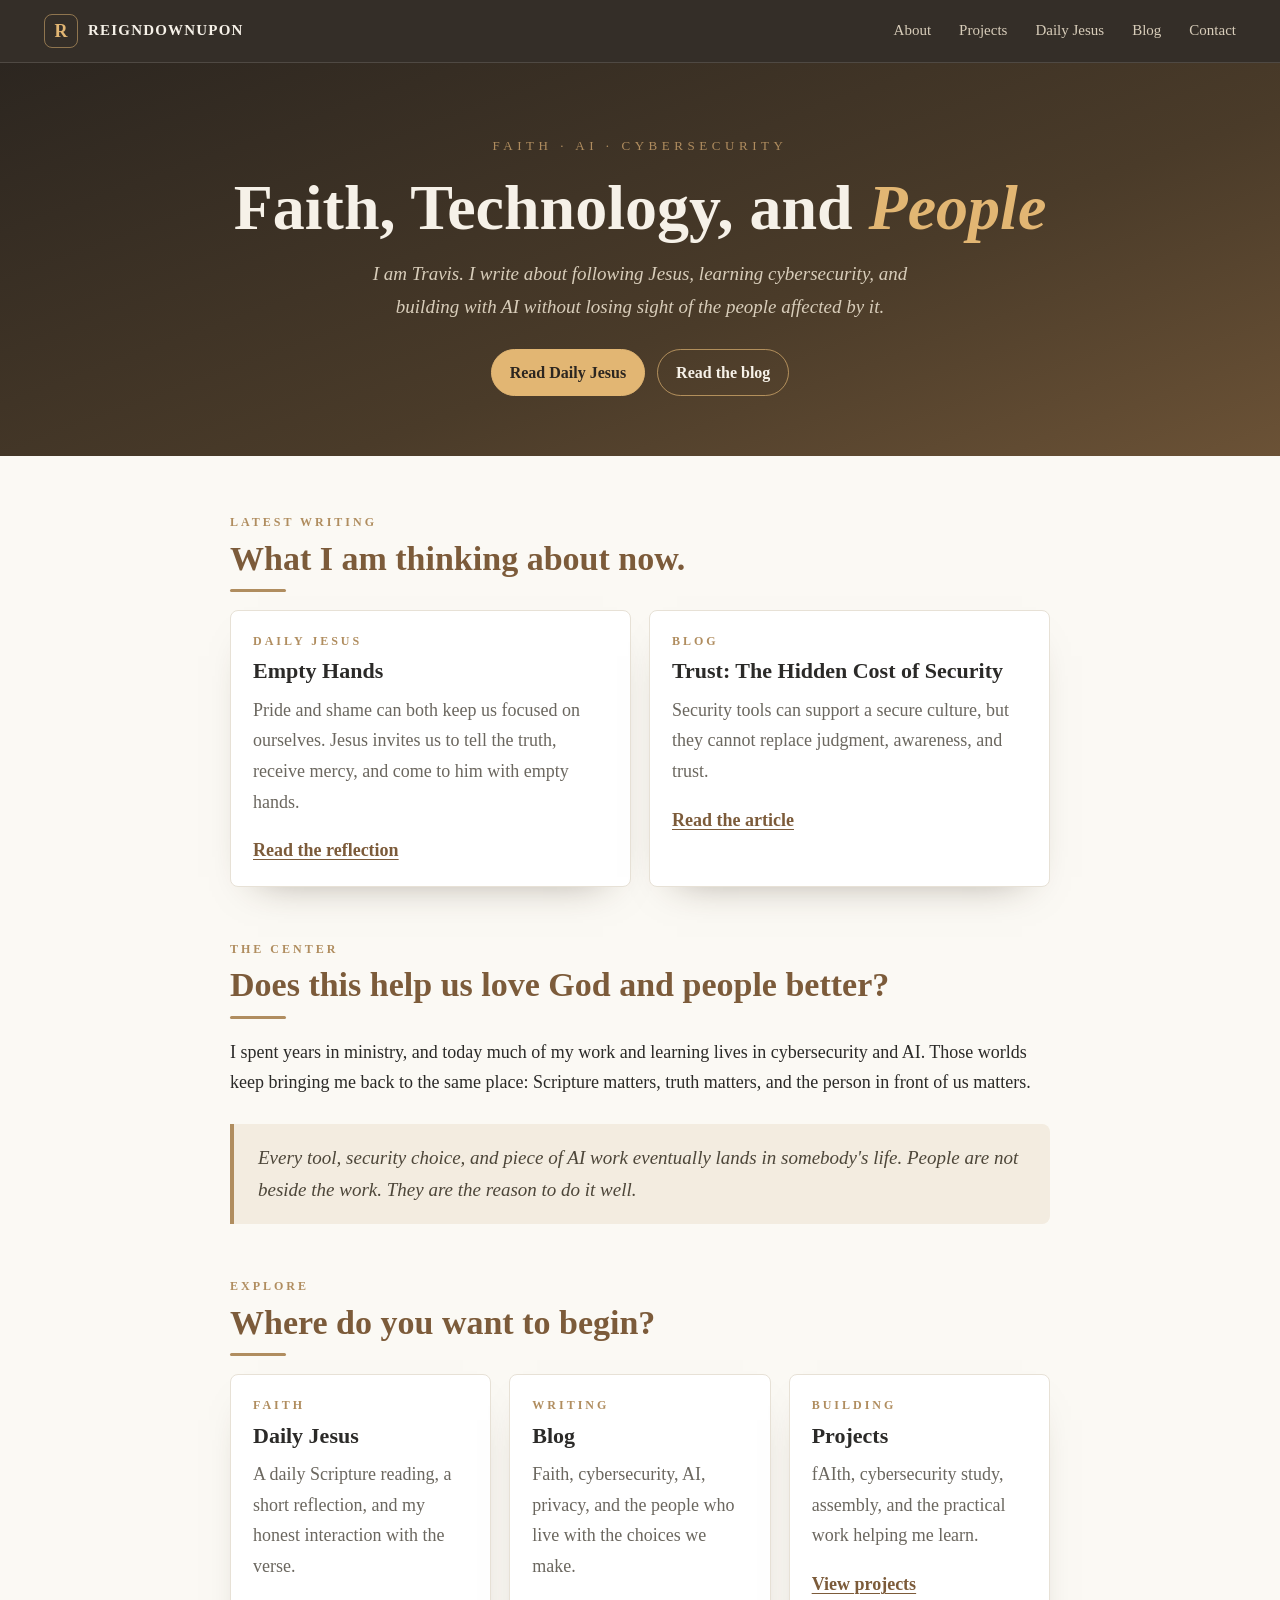
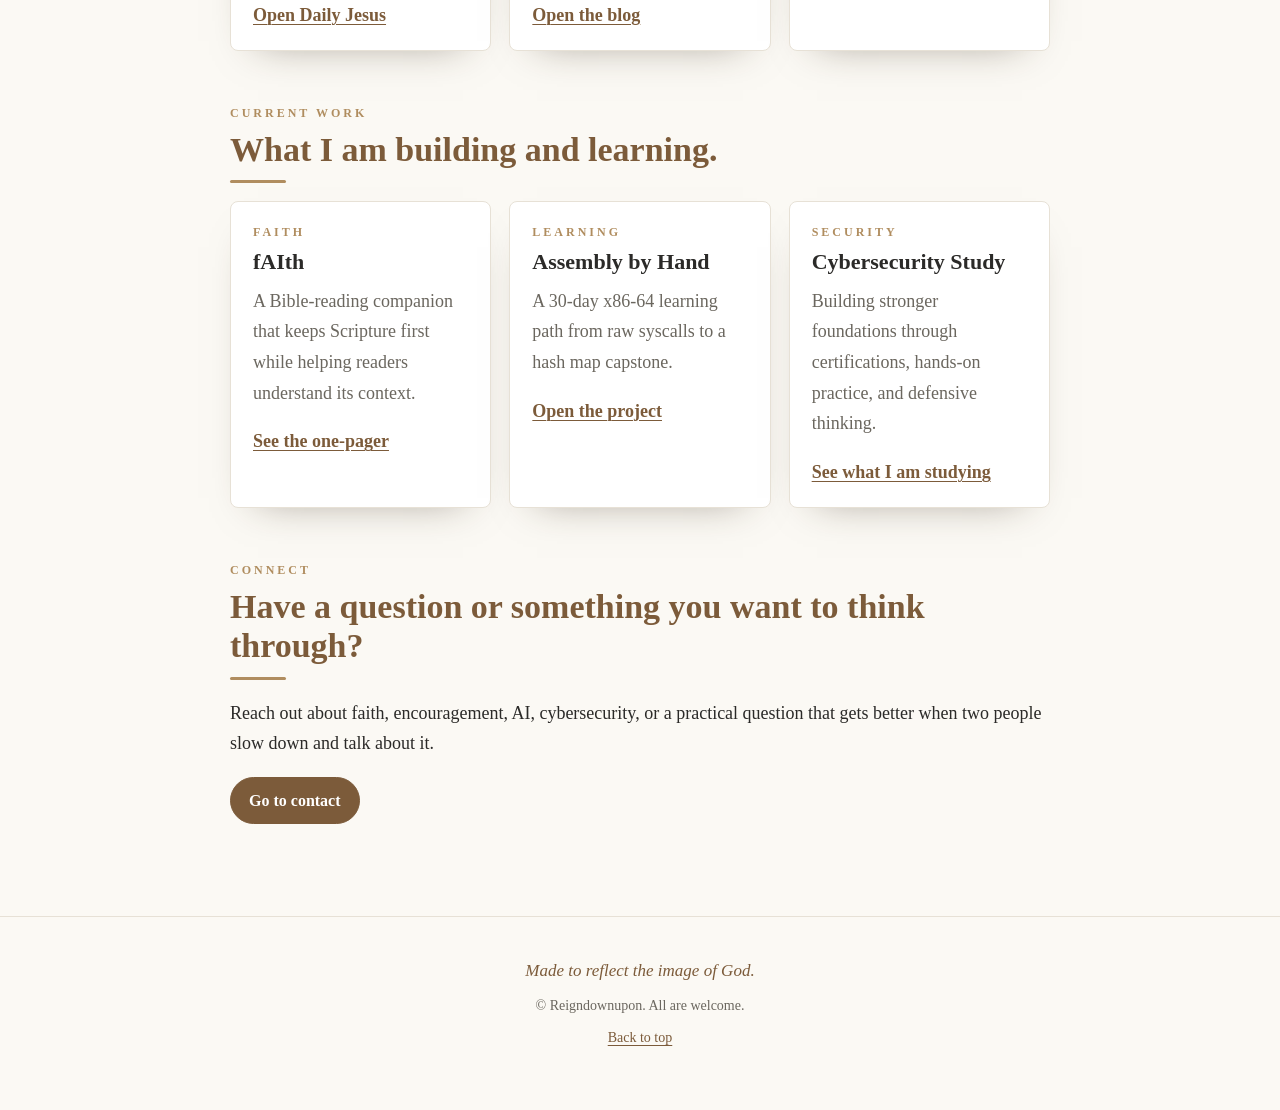
==== commit dbbaadac: "Publish Daily Jesus day five" ====
--- a/index.html
+++ b/index.html
@@ -47,12 +47,12 @@
         <div class="feature-grid">
           <article class="path-card">
             <div class="card-kicker">Daily Jesus</div>
-            <h3>Do You Love Me?</h3>
+            <h3>Empty Hands</h3>
             <p>
-              Jesus meets Peter beside another charcoal fire, feeds him, restores him after failure, and calls him to
-              care for others and follow again.
+              Pride and shame can both keep us focused on ourselves. Jesus invites us to tell the truth, receive
+              mercy, and come to him with empty hands.
             </p>
-            <a href="/dailyjesus/#do-you-love-me">Read the reflection</a>
+            <a href="/dailyjesus/#empty-hands">Read the reflection</a>
           </article>
 
           <article class="path-card">
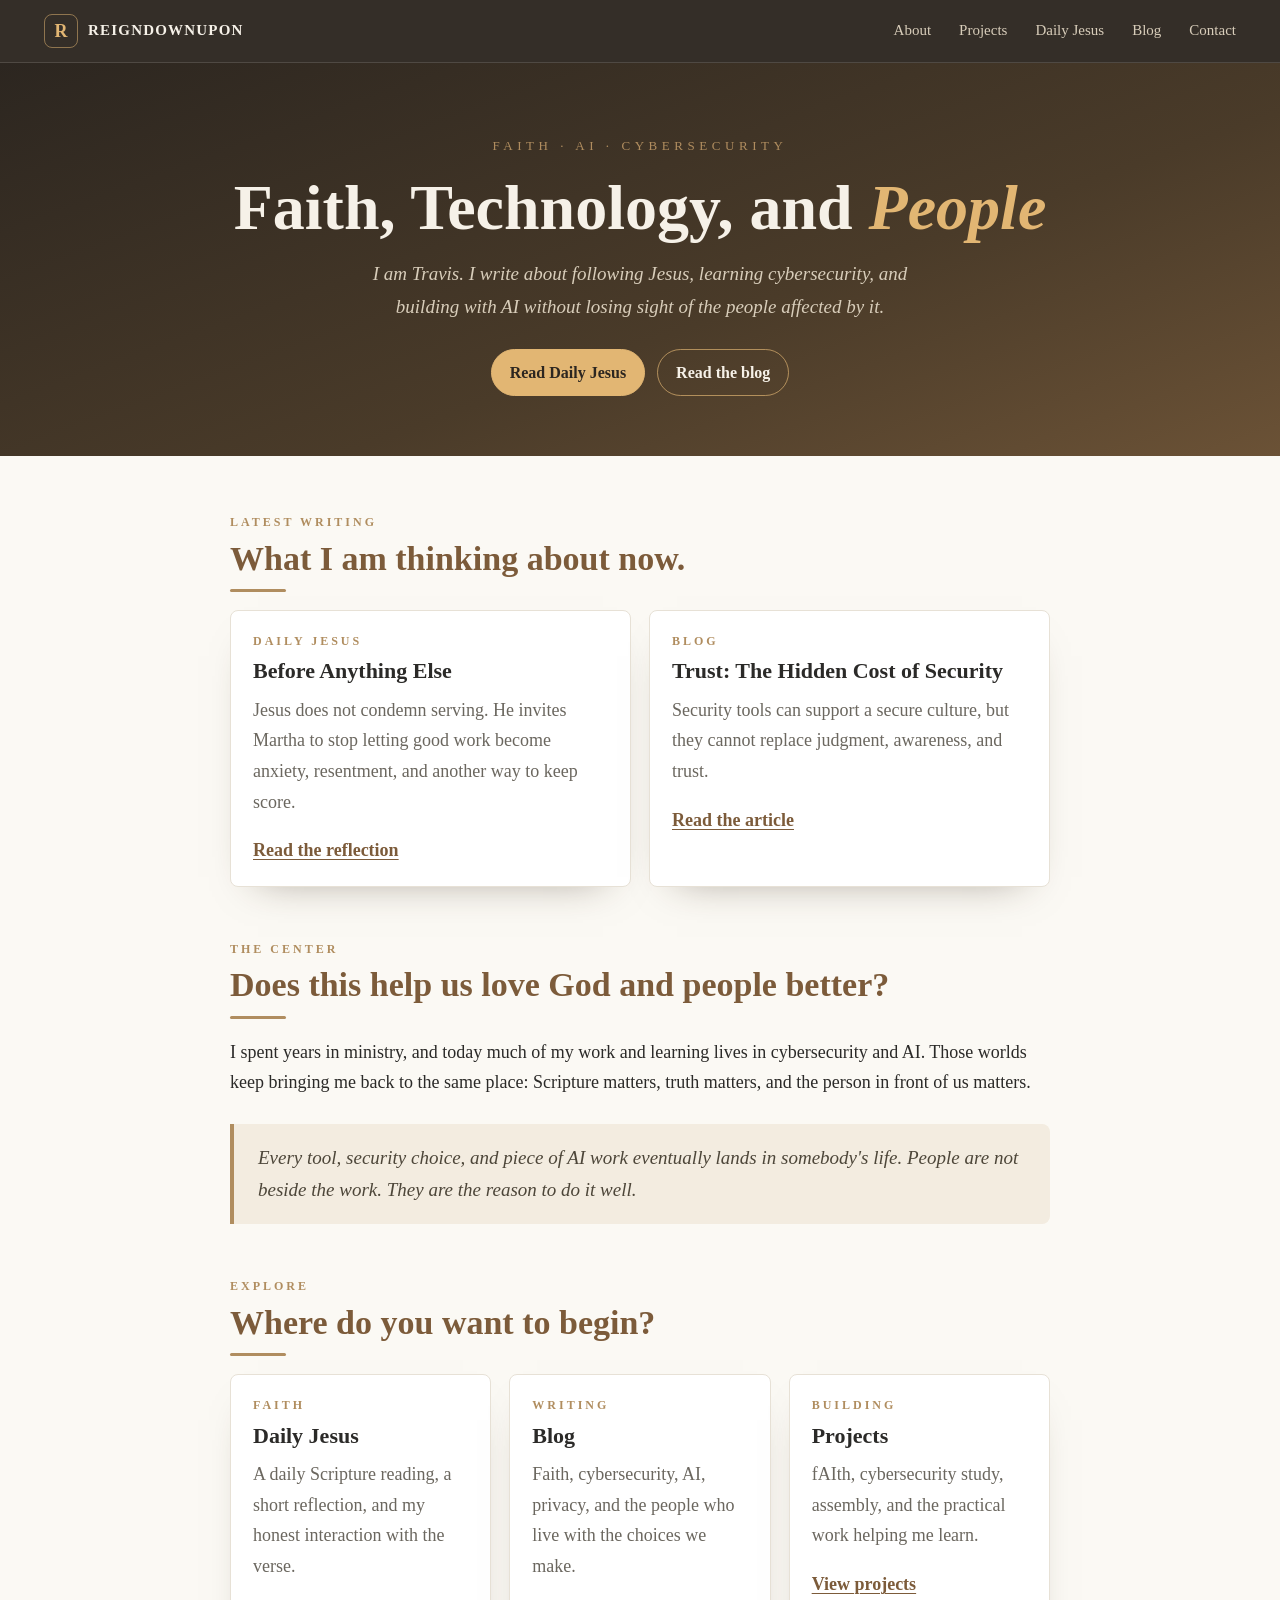
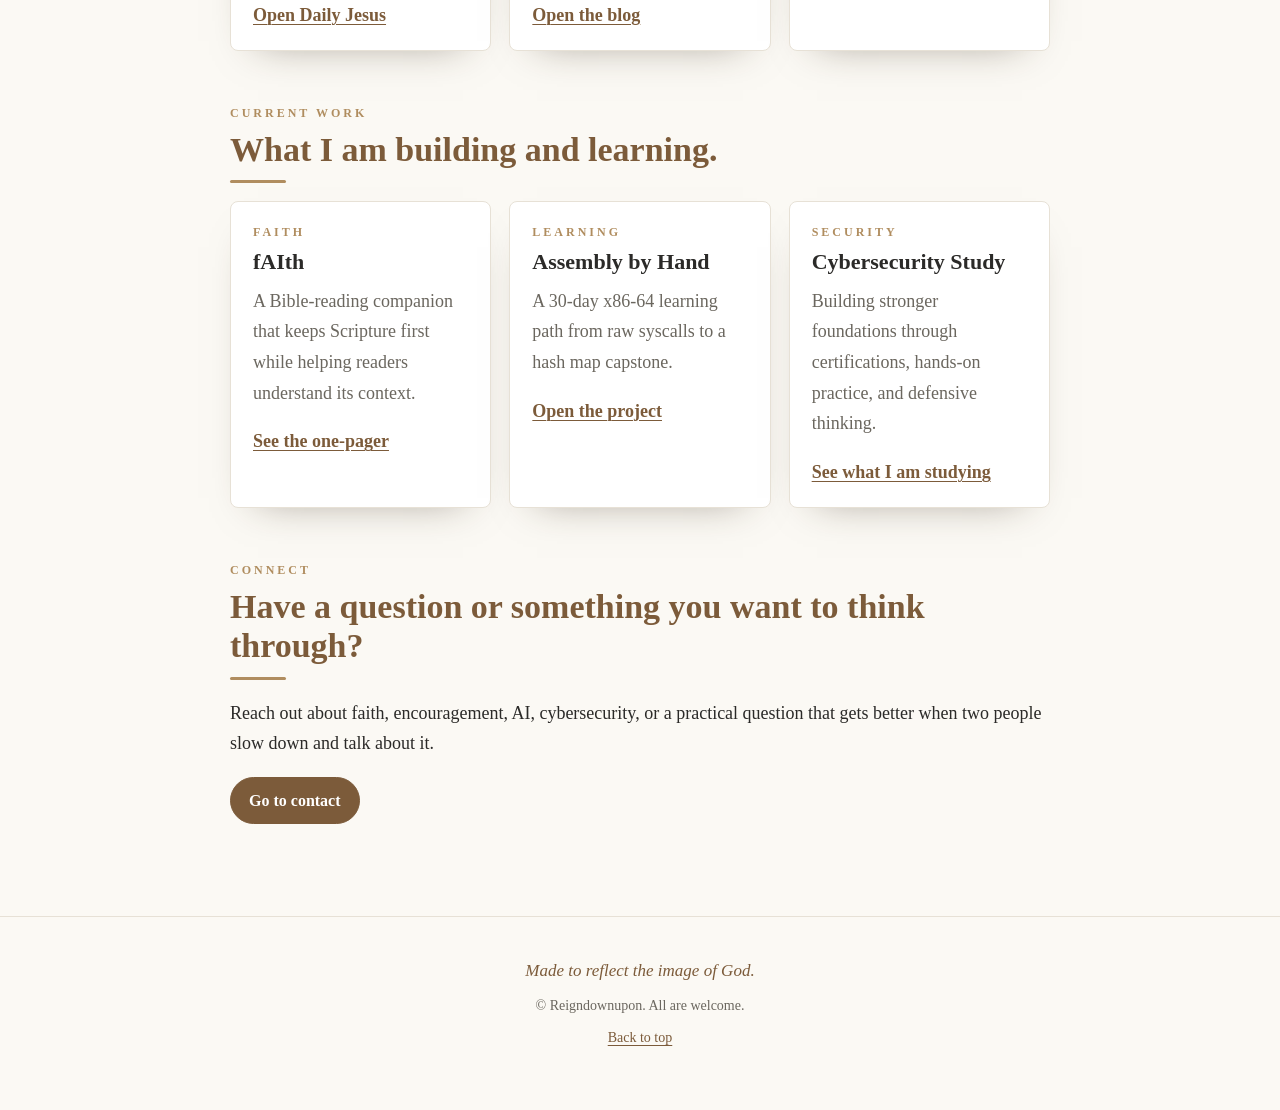
==== commit ae4b2b1d: "Publish Daily Jesus day six" ====
--- a/index.html
+++ b/index.html
@@ -47,12 +47,12 @@
         <div class="feature-grid">
           <article class="path-card">
             <div class="card-kicker">Daily Jesus</div>
-            <h3>Empty Hands</h3>
+            <h3>Before Anything Else</h3>
             <p>
-              Pride and shame can both keep us focused on ourselves. Jesus invites us to tell the truth, receive
-              mercy, and come to him with empty hands.
+              Jesus does not condemn serving. He invites Martha to stop letting good work become anxiety, resentment,
+              and another way to keep score.
             </p>
-            <a href="/dailyjesus/#empty-hands">Read the reflection</a>
+            <a href="/dailyjesus/#before-anything-else">Read the reflection</a>
           </article>
 
           <article class="path-card">
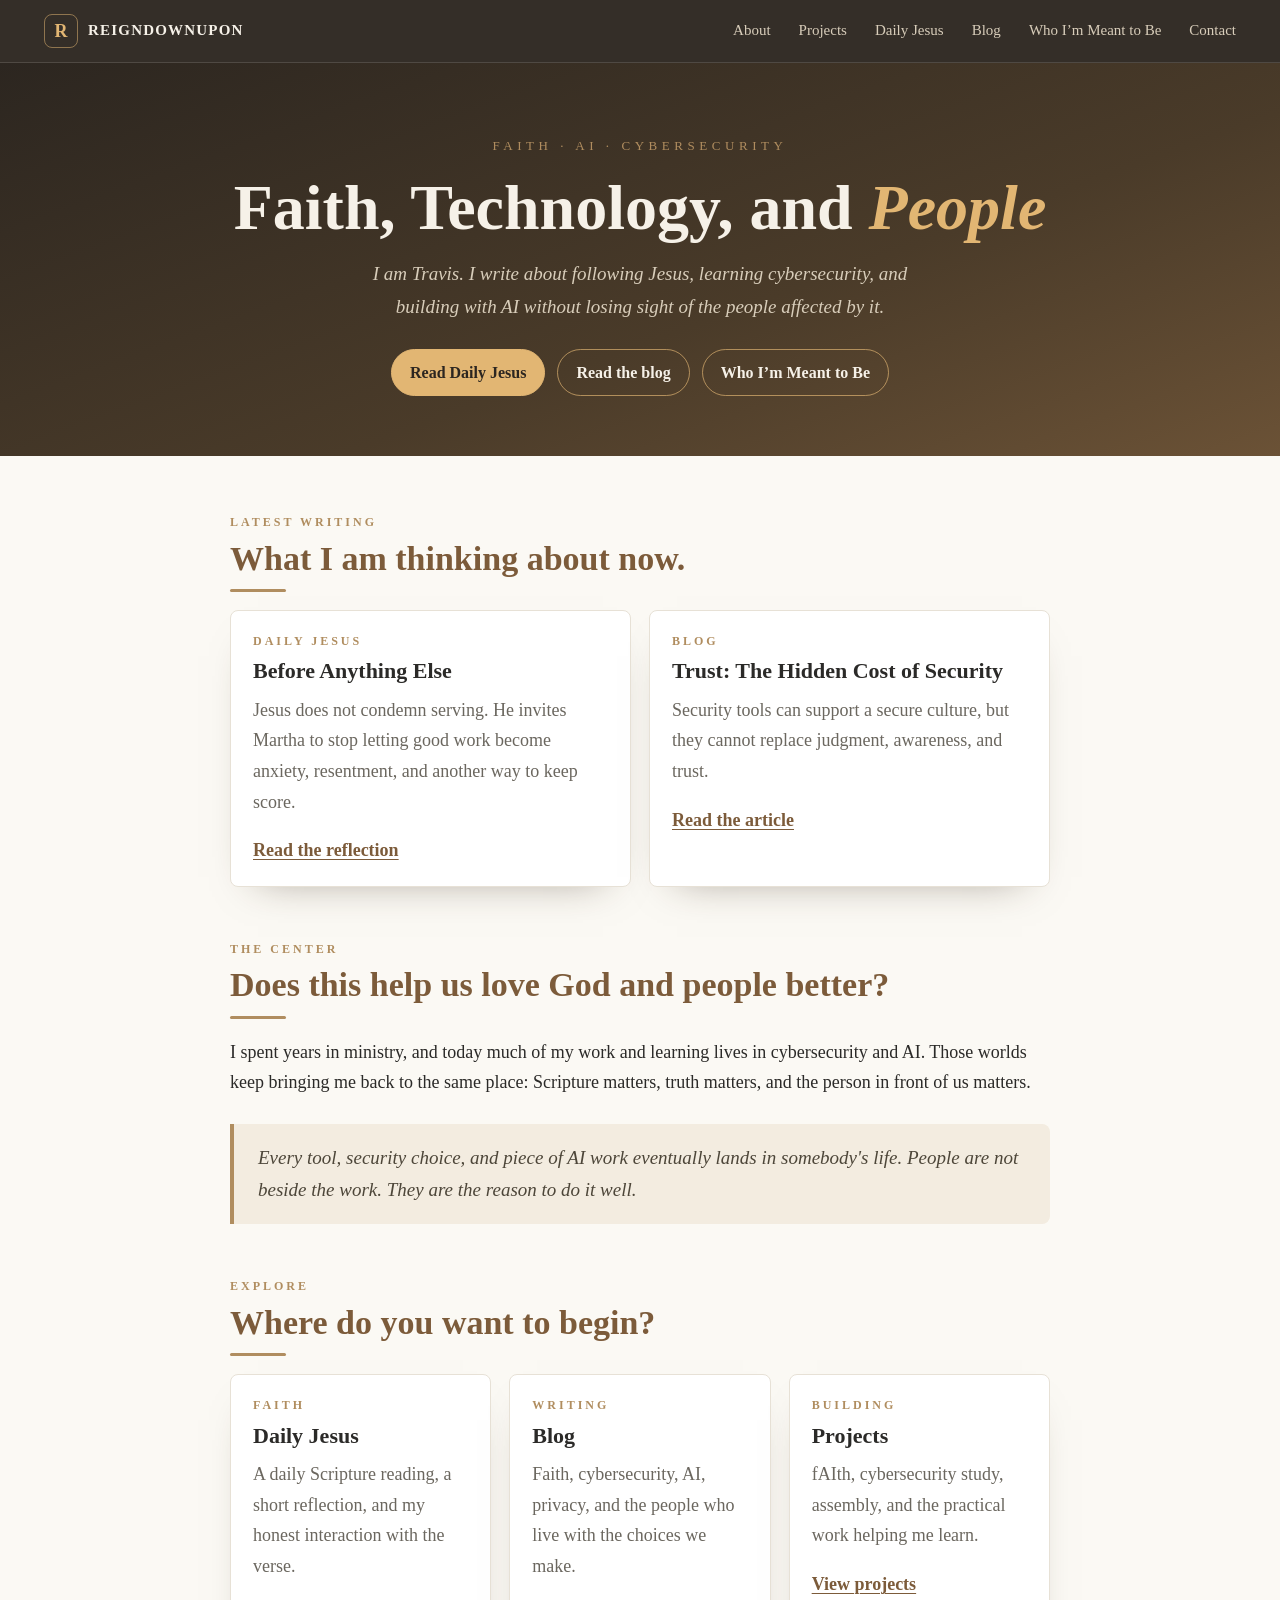
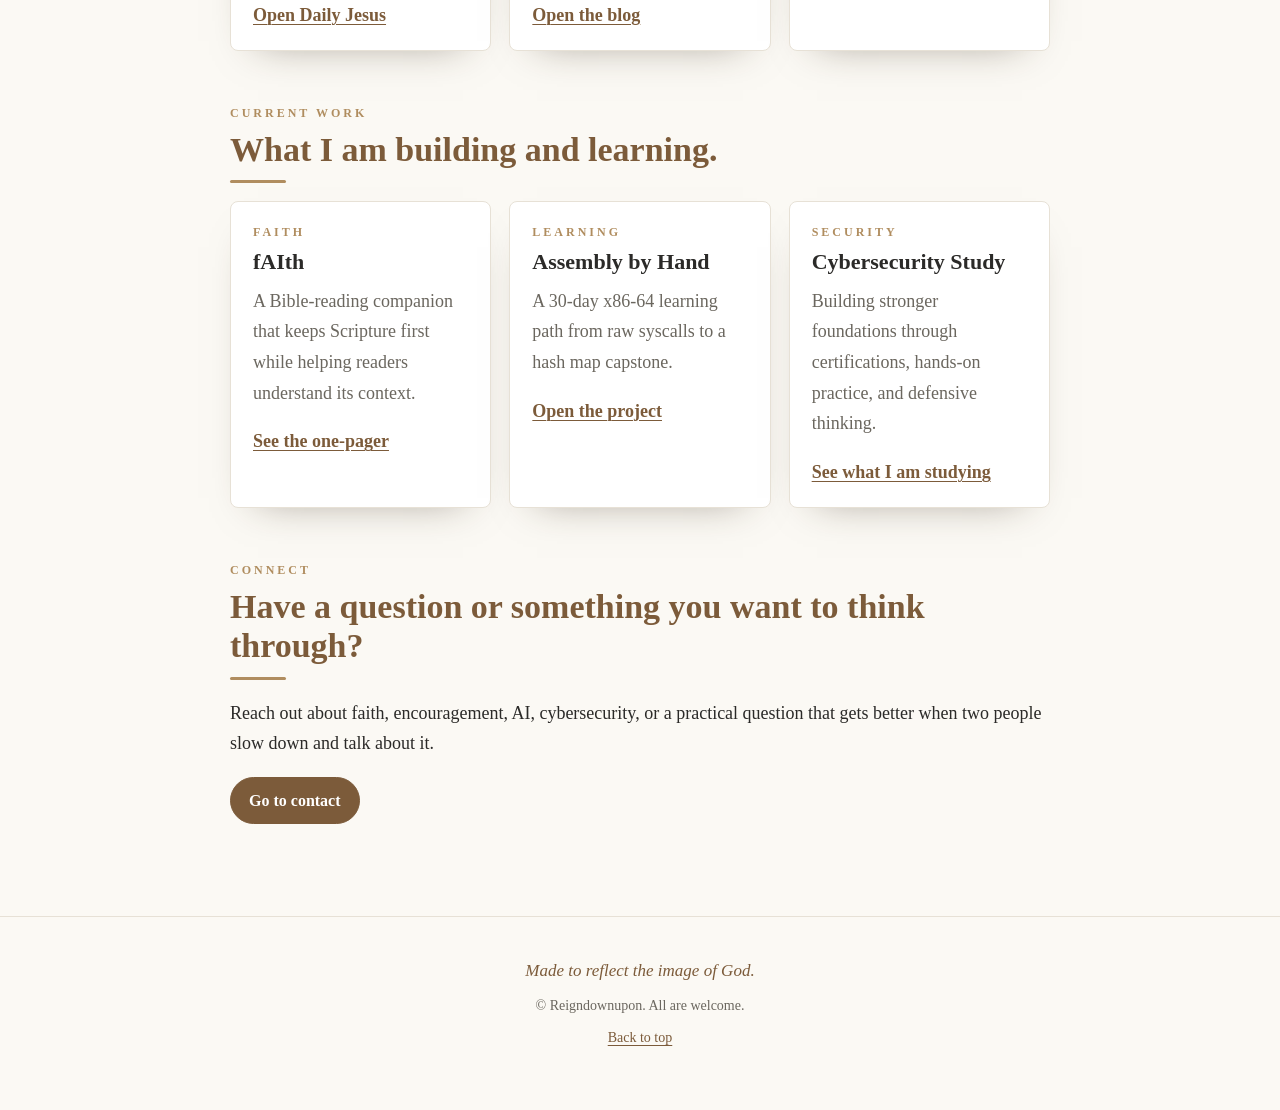
==== commit 8b9db9a3: "Add Who I'm Meant to Be section" ====
--- a/index.html
+++ b/index.html
@@ -23,6 +23,7 @@
         <a href="/projects/">Projects</a>
         <a href="/dailyjesus/">Daily Jesus</a>
         <a href="/blog/">Blog</a>
+        <a href="/who-im-meant-to-be/">Who I’m Meant to Be</a>
         <a href="/contact/">Contact</a>
       </nav>
     </header>
@@ -37,6 +38,7 @@
       <div class="hero-actions">
         <a class="button primary" href="/dailyjesus/">Read Daily Jesus</a>
         <a class="button secondary" href="/blog/">Read the blog</a>
+        <a class="button secondary" href="/who-im-meant-to-be/">Who I’m Meant to Be</a>
       </div>
     </section>
 
--- a/styles.css
+++ b/styles.css
@@ -674,7 +674,8 @@
   padding-left: 24px;
 }
 
-.daily-feature blockquote {
+.daily-feature blockquote,
+.blog-post blockquote {
   margin: 0 0 18px;
   padding: 18px 24px;
   border-left: 4px solid var(--accent-soft);
@@ -685,7 +686,8 @@
   font-style: italic;
 }
 
-.daily-feature blockquote cite {
+.daily-feature blockquote cite,
+.blog-post blockquote cite {
   display: block;
   margin-top: 10px;
   color: var(--muted);
